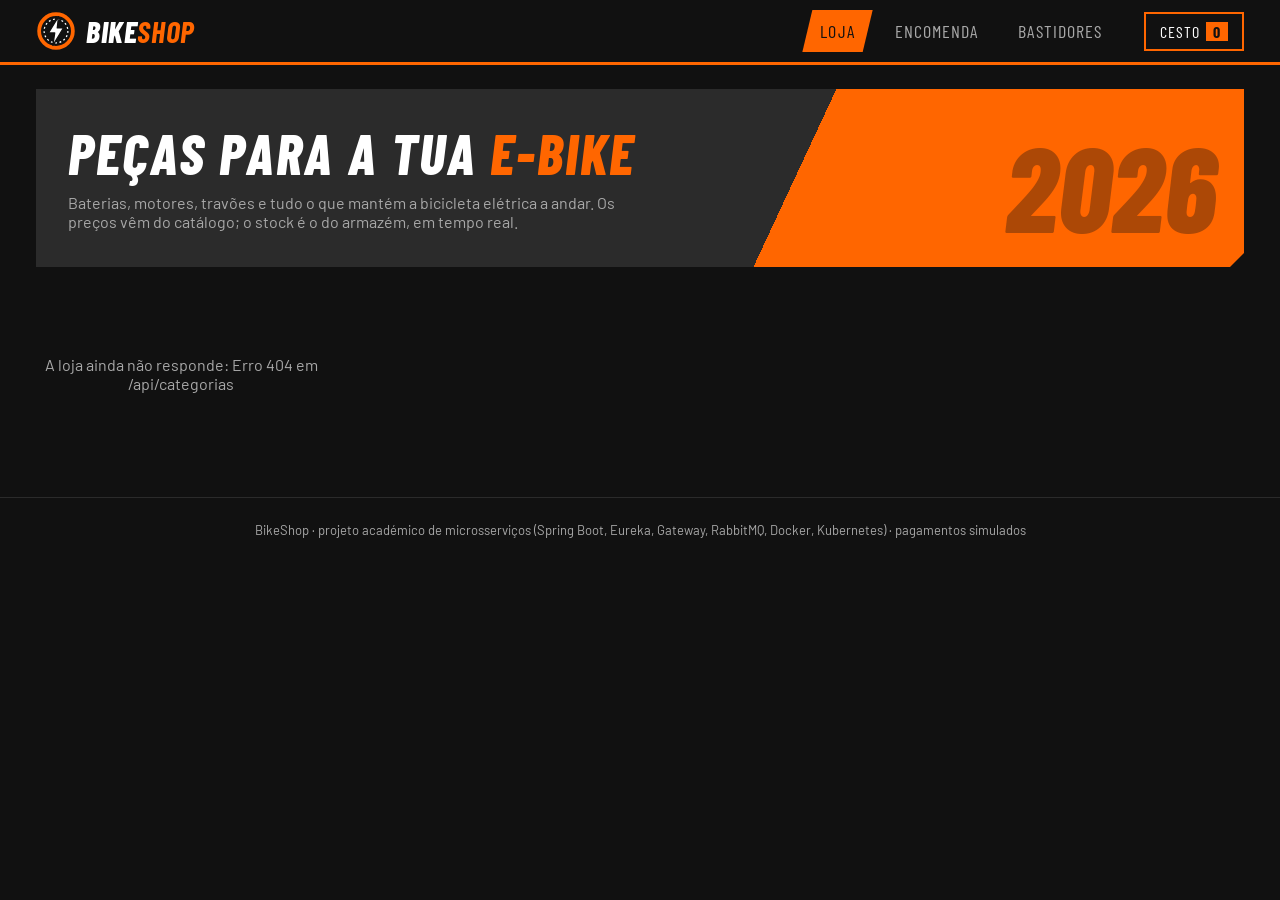
==== bikeshop-gateway/src/main/resources/static/index.html @ 799d6343 "BikeShop: loja de peças para bicicletas elétricas em microsserviços - 6 módulos: registo (Eureka), g" ====
<!doctype html>
<html lang="pt-PT">
<head>
  <meta charset="utf-8">
  <meta name="viewport" content="width=device-width, initial-scale=1">
  <title>BikeShop</title>
  <link rel="icon" href="img/logo.svg" type="image/svg+xml">
  <link rel="preconnect" href="https://fonts.googleapis.com">
  <link href="https://fonts.googleapis.com/css2?family=Barlow:wght@400;600&family=Barlow+Condensed:ital,wght@0,600;0,800;1,800&display=swap" rel="stylesheet">
  <link rel="stylesheet" href="css/bikeshop.css">
</head>
<body>

<header class="topo">
  <div class="barra">
    <a class="marca" href="#loja"><img src="img/logo.svg" alt=""><span>BIKE<b>SHOP</b></span></a>
    <nav class="menu">
      <a href="#loja" data-pagina="loja">Loja</a>
      <a href="#encomenda" data-pagina="encomenda">Encomenda</a>
      <a href="#bastidores" data-pagina="bastidores">Bastidores</a>
    </nav>
    <button class="cesto-botao" id="abrirCesto" type="button">Cesto<b id="contagem">0</b></button>
  </div>
</header>

<main>
  <!-- Loja -->
  <section id="loja" class="pagina">
    <div class="faixa">
      <h1>Peças para a tua <em>e-bike</em></h1>
      <p>Baterias, motores, travões e tudo o que mantém a bicicleta elétrica a andar. Os preços vêm do catálogo; o stock é o do armazém, em tempo real.</p>
      <span class="ano">2026</span>
    </div>
    <div class="filtros" id="filtros"></div>
    <div class="grelha" id="pecas"></div>
  </section>

  <!-- Encomenda -->
  <section id="encomenda" class="pagina" hidden>
    <div class="duas">
      <div class="painel">
        <h2>A encomenda passo a passo <small id="encomendaId"></small></h2>
        <div id="saga"><p class="vazio">Escolha uma encomenda à direita ou faça uma na loja.</p></div>
      </div>
      <div class="painel">
        <h2>Últimas encomendas</h2>
        <ul class="lista-encomendas" id="encomendas"></ul>
      </div>
    </div>
  </section>

  <!-- Bastidores -->
  <section id="bastidores" class="pagina" hidden>
    <div class="painel" style="margin-bottom:24px">
      <h2>Como funciona</h2>
      <p style="color:var(--cinza);margin:0">O browser só fala com a <b>bikeshop-gateway</b> (9080). Ela encontra cada serviço no <b>bikeshop-registo</b> (Eureka) pelo nome e encaminha o pedido. Cada serviço tem a sua base de dados PostgreSQL. A encomenda não chama o stock nem os pagamentos diretamente: envia mensagens pelo RabbitMQ (exchange <code>bikeshop.eventos</code>) e avança quando chegam as respostas. É a SAGA orquestrada.</p>
    </div>
    <h2 style="margin-bottom:12px">Serviços</h2>
    <div class="servicos" id="servicos"></div>
    <div class="duas">
      <div class="painel">
        <h2>Filas do RabbitMQ <small>atualiza a cada 3 s</small></h2>
        <div class="rolar"><table class="tabela"><thead><tr><th>Fila</th><th>Quem consome</th><th>Mensagens</th><th>Consumidores</th></tr></thead><tbody id="filas"></tbody></table></div>
      </div>
      <div class="painel">
        <h2>Stock</h2>
        <div class="rolar"><table class="tabela"><thead><tr><th>Peça</th><th>Armazém</th><th>Reservado</th><th>Livre</th></tr></thead><tbody id="stock"></tbody></table></div>
      </div>
    </div>
  </section>
</main>

<!-- Cesto -->
<aside class="cesto" id="cesto" aria-label="Cesto">
  <header><h2>O teu cesto</h2><button class="fechar" id="fecharCesto" type="button" aria-label="Fechar">&times;</button></header>
  <div class="linhas" id="linhasCesto"></div>
  <footer>
    <div class="total"><span>Total</span><span id="totalCesto">0,00 €</span></div>
    <input id="nome" placeholder="Nome" autocomplete="name">
    <input id="email" type="email" placeholder="Email" autocomplete="email">
    <button class="botao" id="encomendar" type="button">Encomendar</button>
  </footer>
</aside>

<div class="aviso" id="aviso"></div>
<footer class="rodape-site">BikeShop · projeto académico de microsserviços (Spring Boot, Eureka, Gateway, RabbitMQ, Docker, Kubernetes) · pagamentos simulados</footer>

<script src="js/app.js"></script>
</body>
</html>
---- bikeshop-gateway/src/main/resources/static/css/bikeshop.css ----
/* BikeShop: fundo escuro, laranja de destaque, cantos retos e cortes em diagonal (estilo desportivo) */
:root {
  --laranja: #FF6600;
  --laranja-escuro: #CC5200;
  --preto: #111111;
  --grafite: #2B2B2B;
  --grafite-claro: #3A3A3A;
  --cartao: #1B1B1B;
  --branco: #FFFFFF;
  --cinza: #A8A8A8;
  --verde: #3DDC84;
  --vermelho: #FF4D4D;
  --corte: 14px;
  --fonte-titulo: "Barlow Condensed", "Arial Narrow", "Segoe UI", sans-serif;
  --fonte: "Barlow", "Segoe UI", system-ui, sans-serif;
}

* { box-sizing: border-box; }
html, body { margin: 0; background: var(--preto); color: var(--branco); font-family: var(--fonte); font-size: 16px; }
a { color: var(--laranja); }
button { font: inherit; cursor: pointer; }
h1, h2, h3 { font-family: var(--fonte-titulo); text-transform: uppercase; letter-spacing: .04em; margin: 0; }

/* Cabeçalho */
.topo { position: sticky; top: 0; z-index: 10; background: var(--preto); border-bottom: 3px solid var(--laranja); }
.topo .barra { max-width: 1240px; margin: 0 auto; padding: 10px 16px; display: flex; align-items: center; gap: 24px; flex-wrap: wrap; }
.marca { display: flex; align-items: center; gap: 10px; text-decoration: none; color: var(--branco); }
.marca img { width: 40px; height: 40px; }
.marca span { font-family: var(--fonte-titulo); font-size: 30px; font-weight: 800; font-style: italic; letter-spacing: .02em; }
.marca b { color: var(--laranja); }
.menu { display: flex; gap: 4px; margin-left: auto; flex-wrap: wrap; }
.menu a { padding: 10px 18px; color: var(--cinza); text-decoration: none; font-family: var(--fonte-titulo); text-transform: uppercase; font-size: 18px; letter-spacing: .06em; }
.menu a:hover { color: var(--branco); }
.menu a.ativo { color: var(--preto); background: var(--laranja); clip-path: polygon(10px 0, 100% 0, calc(100% - 10px) 100%, 0 100%); }
.cesto-botao { background: none; border: 2px solid var(--laranja); color: var(--branco); padding: 8px 14px; font-family: var(--fonte-titulo); text-transform: uppercase; letter-spacing: .06em; }
.cesto-botao b { background: var(--laranja); color: var(--preto); padding: 0 7px; margin-left: 6px; }

main { max-width: 1240px; margin: 0 auto; padding: 24px 16px 64px; }

/* Faixa de abertura */
.faixa { position: relative; overflow: hidden; background: linear-gradient(115deg, var(--grafite) 0 62%, var(--laranja) 62% 100%); padding: 36px 32px; margin-bottom: 28px; clip-path: polygon(0 0, 100% 0, 100% calc(100% - var(--corte)), calc(100% - var(--corte)) 100%, 0 100%); }
.faixa h1 { font-size: clamp(32px, 5vw, 56px); font-weight: 800; font-style: italic; line-height: 1; }
.faixa h1 em { color: var(--laranja); font-style: italic; }
.faixa p { color: var(--cinza); max-width: 560px; margin: 12px 0 0; }
.faixa .ano { position: absolute; right: 28px; bottom: 10px; font-family: var(--fonte-titulo); font-size: clamp(56px, 10vw, 120px); font-weight: 800; color: rgba(17, 17, 17, .35); font-style: italic; }

/* Filtros por categoria */
.filtros { display: flex; flex-wrap: wrap; gap: 8px; margin-bottom: 20px; }
.filtro { background: var(--grafite); border: 0; color: var(--branco); padding: 8px 16px; font-family: var(--fonte-titulo); text-transform: uppercase; letter-spacing: .05em; }
.filtro.ativo, .filtro:hover { background: var(--laranja); color: var(--preto); }

/* Grelha de peças */
.grelha { display: grid; grid-template-columns: repeat(auto-fill, minmax(250px, 1fr)); gap: 16px; }
.peca { background: var(--cartao); border-left: 4px solid var(--laranja); padding: 18px; display: flex; flex-direction: column; gap: 8px; clip-path: polygon(0 0, 100% 0, 100% calc(100% - var(--corte)), calc(100% - var(--corte)) 100%, 0 100%); }
.peca .cat { font-size: 12px; color: var(--laranja); text-transform: uppercase; letter-spacing: .1em; font-weight: 700; }
.peca h3 { font-size: 22px; }
.peca .marca-peca { color: var(--cinza); font-size: 14px; }
.peca p { margin: 0; color: var(--cinza); font-size: 14px; flex: 1; }
.peca .rodape { display: flex; align-items: center; justify-content: space-between; gap: 8px; margin-top: 6px; }
.preco { font-family: var(--fonte-titulo); font-size: 28px; font-weight: 800; }
.stock { font-size: 12px; text-transform: uppercase; letter-spacing: .06em; }
.stock.ha { color: var(--verde); }
.stock.pouco { color: var(--laranja); }
.stock.sem { color: var(--vermelho); }
.compat { display: inline-block; font-size: 12px; background: var(--grafite); padding: 2px 8px; color: var(--branco); align-self: flex-start; }

.botao { background: var(--laranja); color: var(--preto); border: 0; padding: 10px 18px; font-family: var(--fonte-titulo); font-weight: 700; text-transform: uppercase; letter-spacing: .06em; clip-path: polygon(8px 0, 100% 0, calc(100% - 8px) 100%, 0 100%); }
.botao:hover { background: var(--branco); }
.botao:disabled { background: var(--grafite-claro); color: var(--cinza); cursor: not-allowed; }
.botao.secundario { background: var(--grafite-claro); color: var(--branco); }
.botao.secundario:hover { background: var(--branco); color: var(--preto); }
.botao.perigo { background: var(--vermelho); color: var(--preto); }

/* Cesto (painel lateral) */
.cesto { position: fixed; top: 0; right: 0; height: 100%; width: min(420px, 100%); background: var(--cartao); border-left: 3px solid var(--laranja); transform: translateX(100%); transition: transform .2s; z-index: 20; display: flex; flex-direction: column; }
.cesto.aberto { transform: none; }
.cesto header { display: flex; justify-content: space-between; align-items: center; padding: 18px; border-bottom: 1px solid var(--grafite); }
.cesto .linhas { flex: 1; overflow: auto; padding: 8px 18px; }
.cesto .linha { display: grid; grid-template-columns: 1fr auto; gap: 4px 12px; padding: 12px 0; border-bottom: 1px solid var(--grafite); }
.cesto .qtd { display: flex; align-items: center; gap: 6px; }
.cesto .qtd button { background: var(--grafite); border: 0; color: var(--branco); width: 28px; height: 28px; }
.cesto footer { padding: 18px; border-top: 1px solid var(--grafite); display: grid; gap: 10px; }
.cesto .total { display: flex; justify-content: space-between; font-family: var(--fonte-titulo); font-size: 26px; font-weight: 800; }
.fechar { background: none; border: 0; color: var(--cinza); font-size: 28px; line-height: 1; }
input { background: var(--preto); border: 1px solid var(--grafite-claro); color: var(--branco); padding: 10px; font: inherit; width: 100%; }
input:focus { outline: 2px solid var(--laranja); border-color: transparent; }
.vazio { color: var(--cinza); padding: 24px 0; text-align: center; }

/* Encomenda: a SAGA passo a passo */
.duas { display: grid; grid-template-columns: 2fr 1fr; gap: 24px; }
@media (max-width: 860px) { .duas { grid-template-columns: 1fr; } }
.painel { background: var(--cartao); padding: 20px; }
.painel h2 { font-size: 24px; margin-bottom: 14px; }
.painel h2 small { color: var(--cinza); font-family: var(--fonte); text-transform: none; letter-spacing: 0; font-size: 14px; }
.saga { list-style: none; margin: 0; padding: 0; }
.saga li { position: relative; padding: 0 0 22px 44px; }
.saga li::before { content: ""; position: absolute; left: 13px; top: 30px; bottom: 0; width: 2px; background: var(--grafite-claro); }
.saga li:last-child::before { display: none; }
.saga .ponto { position: absolute; left: 0; top: 0; width: 28px; height: 28px; background: var(--grafite-claro); color: var(--cinza); display: grid; place-items: center; font-weight: 800; font-size: 14px; transform: skewX(-12deg); }
.saga li.feito .ponto { background: var(--laranja); color: var(--preto); }
.saga li.falhou .ponto { background: var(--vermelho); color: var(--preto); }
.saga li.agora .ponto { outline: 2px solid var(--laranja); outline-offset: 3px; }
.saga h3 { font-size: 18px; }
.saga p { margin: 2px 0 0; color: var(--cinza); font-size: 14px; }
.saga code, .tabela code { background: var(--preto); color: var(--laranja); padding: 1px 6px; font-size: 13px; }
.estado { display: inline-block; padding: 2px 10px; font-family: var(--fonte-titulo); text-transform: uppercase; letter-spacing: .06em; font-weight: 700; color: var(--preto); background: var(--cinza); }
.estado.PAGA, .estado.APROVADO { background: var(--verde); }
.estado.CANCELADA, .estado.RECUSADO { background: var(--vermelho); }
.estado.RESERVADA, .estado.PENDENTE { background: var(--laranja); }
.acoes { display: flex; gap: 10px; flex-wrap: wrap; margin-top: 14px; }
.lista-encomendas { list-style: none; margin: 0; padding: 0; }
.lista-encomendas li { display: flex; justify-content: space-between; align-items: center; gap: 8px; padding: 10px 0; border-bottom: 1px solid var(--grafite); cursor: pointer; }
.lista-encomendas li:hover { color: var(--laranja); }
.lista-encomendas small { color: var(--cinza); }

/* Bastidores */
.servicos { display: grid; grid-template-columns: repeat(auto-fill, minmax(260px, 1fr)); gap: 14px; margin-bottom: 28px; }
.servico { background: var(--cartao); padding: 16px; border-top: 3px solid var(--grafite-claro); }
.servico.ok { border-top-color: var(--verde); }
.servico.mal { border-top-color: var(--vermelho); }
.servico h3 { font-size: 20px; display: flex; justify-content: space-between; align-items: center; }
.servico p { color: var(--cinza); font-size: 14px; margin: 6px 0 0; }
.servico .porta { color: var(--laranja); font-family: var(--fonte-titulo); }
.luz { width: 12px; height: 12px; display: inline-block; background: var(--grafite-claro); transform: skewX(-12deg); }
.ok .luz { background: var(--verde); }
.mal .luz { background: var(--vermelho); }
.tabela { width: 100%; border-collapse: collapse; font-size: 14px; }
.tabela th { text-align: left; color: var(--laranja); font-family: var(--fonte-titulo); text-transform: uppercase; letter-spacing: .06em; font-weight: 600; padding: 8px; border-bottom: 2px solid var(--grafite-claro); }
.tabela td { padding: 8px; border-bottom: 1px solid var(--grafite); }
.tabela td.num { text-align: right; font-variant-numeric: tabular-nums; }
.rolar { overflow-x: auto; }

.aviso { position: fixed; bottom: 18px; left: 50%; transform: translateX(-50%); background: var(--branco); color: var(--preto); padding: 12px 20px; font-weight: 600; z-index: 30; display: none; max-width: calc(100% - 32px); }
.aviso.erro { background: var(--vermelho); }
.aviso.mostrar { display: block; }
.rodape-site { text-align: center; color: var(--cinza); font-size: 13px; padding: 24px 16px; border-top: 1px solid var(--grafite); }
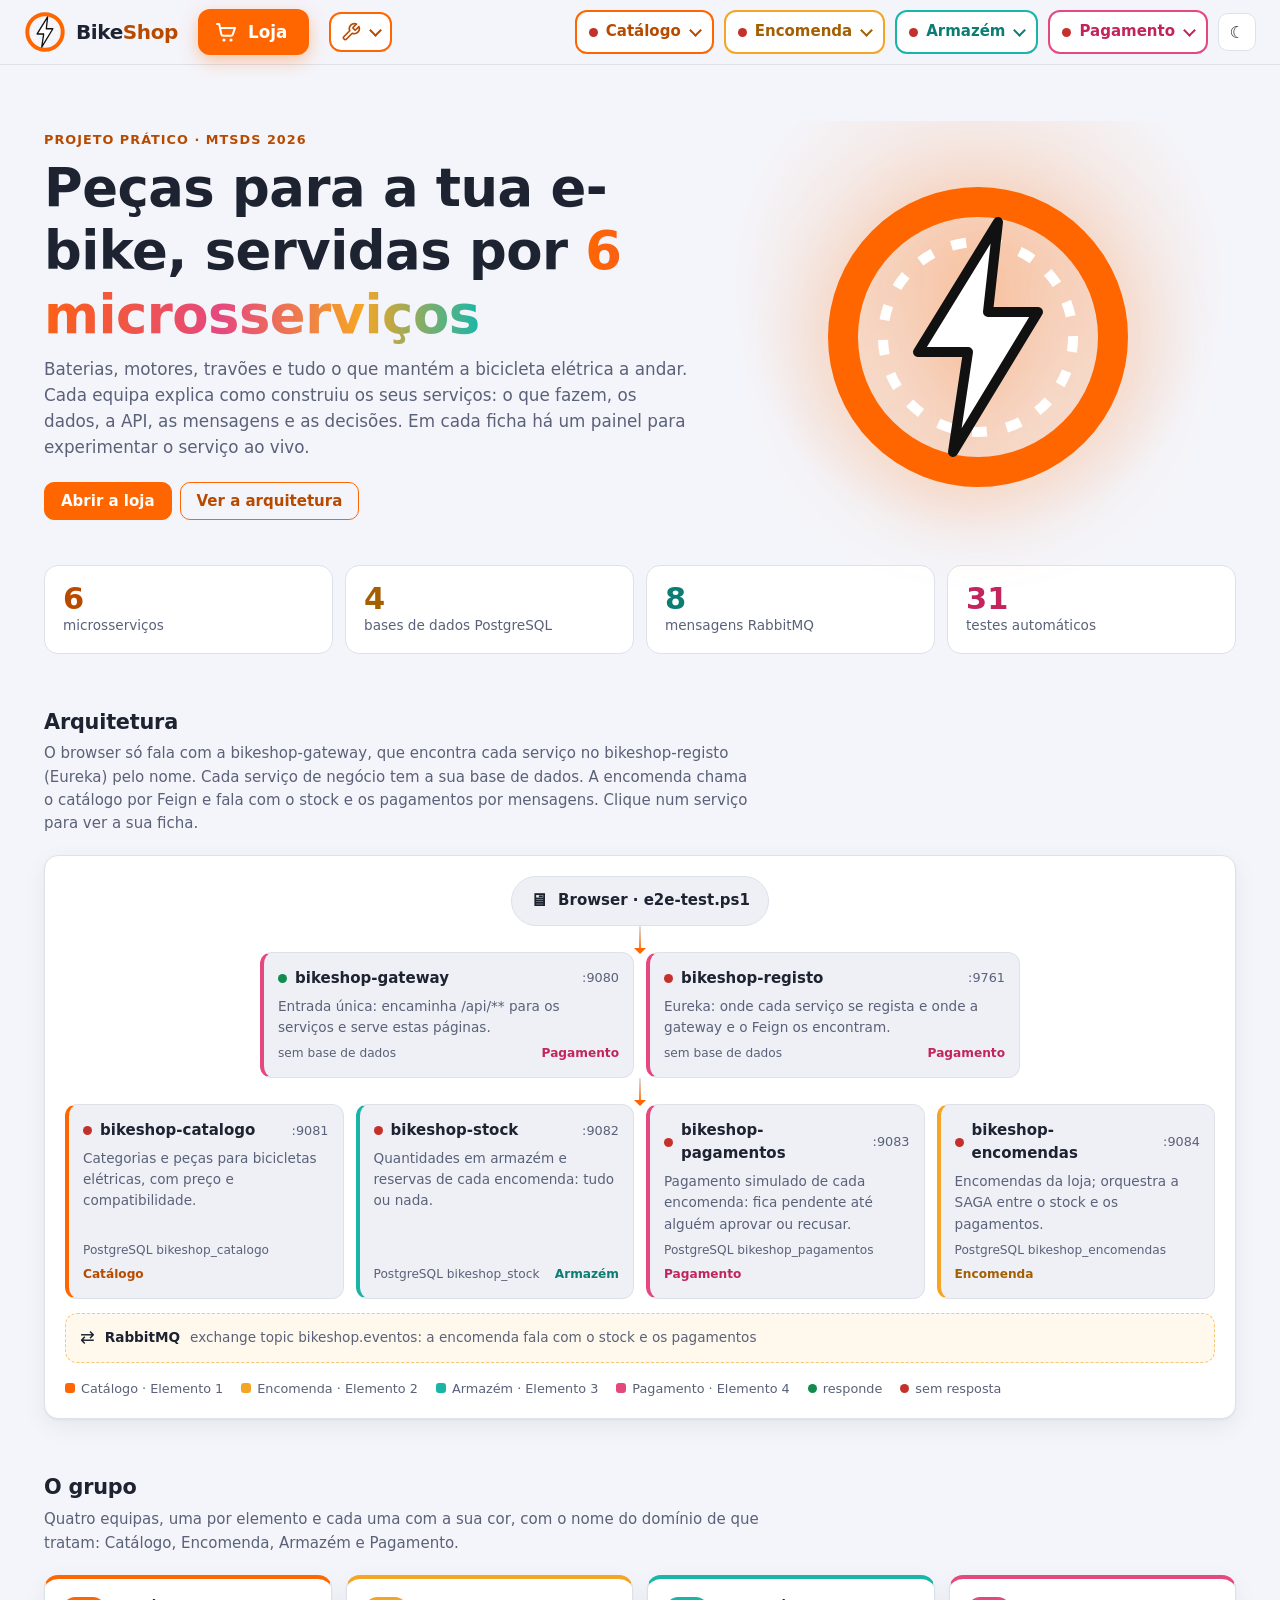
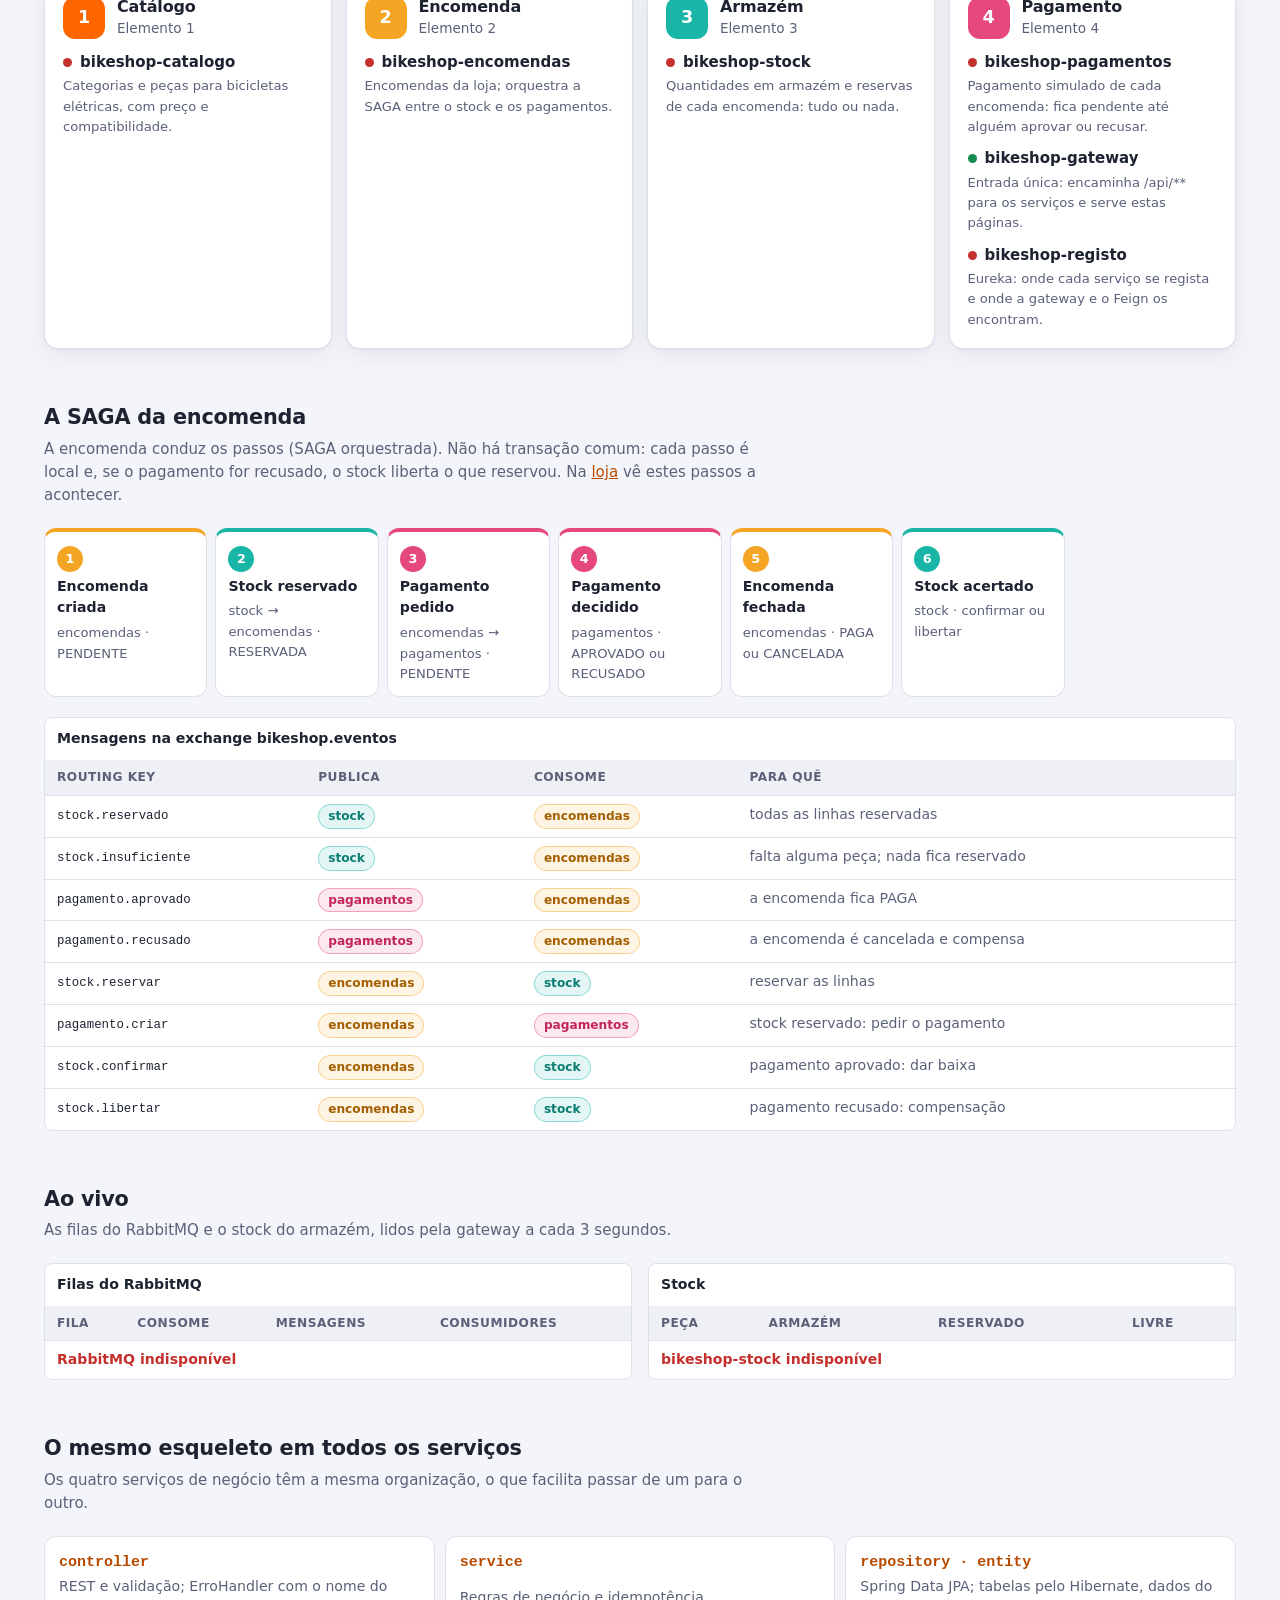
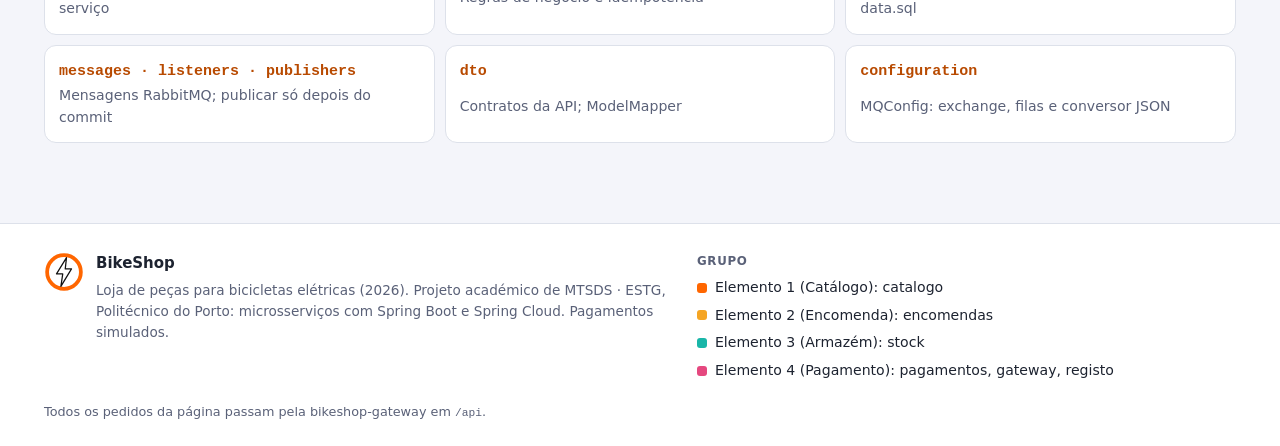
==== commit 50384a27: "Interface com o esquema do GameShop, servida pela gateway - Três páginas em bikeshop-gateway/src/mai" ====
--- a/bikeshop-gateway/src/main/resources/static/index.html
+++ b/bikeshop-gateway/src/main/resources/static/index.html
@@ -1,90 +1,127 @@
 <!doctype html>
 <html lang="pt-PT">
 <head>
-  <meta charset="utf-8">
-  <meta name="viewport" content="width=device-width, initial-scale=1">
-  <title>BikeShop</title>
-  <link rel="icon" href="img/logo.svg" type="image/svg+xml">
-  <link rel="preconnect" href="https://fonts.googleapis.com">
-  <link href="https://fonts.googleapis.com/css2?family=Barlow:wght@400;600&family=Barlow+Condensed:ital,wght@0,600;0,800;1,800&display=swap" rel="stylesheet">
-  <link rel="stylesheet" href="css/bikeshop.css">
+    <meta charset="utf-8">
+    <meta name="viewport" content="width=device-width, initial-scale=1">
+    <title>BikeShop</title>
+    <meta name="description" content="BikeShop: loja de peças para bicicletas elétricas feita com 6 microsserviços. Arquitetura, grupo, SAGA da encomenda e estado ao vivo.">
+    <link rel="icon" href="img/logo.svg" type="image/svg+xml">
+    <link rel="stylesheet" href="css/bikeshop.css">
+    <script>try { const t = localStorage.getItem('bikeshop.theme'); if (t) document.documentElement.dataset.theme = t; } catch { }</script>
 </head>
-<body>
+<body data-page="inicio">
 
-<header class="topo">
-  <div class="barra">
-    <a class="marca" href="#loja"><img src="img/logo.svg" alt=""><span>BIKE<b>SHOP</b></span></a>
-    <nav class="menu">
-      <a href="#loja" data-pagina="loja">Loja</a>
-      <a href="#encomenda" data-pagina="encomenda">Encomenda</a>
-      <a href="#bastidores" data-pagina="bastidores">Bastidores</a>
-    </nav>
-    <button class="cesto-botao" id="abrirCesto" type="button">Cesto<b id="contagem">0</b></button>
-  </div>
-</header>
+<main id="conteudo" class="page">
 
-<main>
-  <!-- Loja -->
-  <section id="loja" class="pagina">
-    <div class="faixa">
-      <h1>Peças para a tua <em>e-bike</em></h1>
-      <p>Baterias, motores, travões e tudo o que mantém a bicicleta elétrica a andar. Os preços vêm do catálogo; o stock é o do armazém, em tempo real.</p>
-      <span class="ano">2026</span>
-    </div>
-    <div class="filtros" id="filtros"></div>
-    <div class="grelha" id="pecas"></div>
-  </section>
+    <section class="hero">
+        <div class="hero-text">
+            <p class="eyebrow">Projeto prático · MTSDS 2026</p>
+            <h1>Peças para a tua e-bike, servidas por <span class="grad">6 microsserviços</span></h1>
+            <p class="lead">Baterias, motores, travões e tudo o que mantém a bicicleta elétrica a andar. Cada equipa explica como construiu os seus serviços: o que fazem, os dados, a API, as mensagens e as decisões. Em cada ficha há um painel para experimentar o serviço ao vivo.</p>
+            <div class="actions">
+                <a class="btn primary" href="loja.html">Abrir a loja</a>
+                <a class="btn secondary" href="#arquitetura">Ver a arquitetura</a>
+            </div>
+        </div>
+        <div class="hero-art" aria-hidden="true">
+            <img class="logo hero" src="img/logo.svg" alt="">
+        </div>
+    </section>
 
-  <!-- Encomenda -->
-  <section id="encomenda" class="pagina" hidden>
-    <div class="duas">
-      <div class="painel">
-        <h2>A encomenda passo a passo <small id="encomendaId"></small></h2>
-        <div id="saga"><p class="vazio">Escolha uma encomenda à direita ou faça uma na loja.</p></div>
-      </div>
-      <div class="painel">
-        <h2>Últimas encomendas</h2>
-        <ul class="lista-encomendas" id="encomendas"></ul>
-      </div>
-    </div>
-  </section>
+    <ul class="stats" aria-label="Números do projeto">
+        <li><strong>6</strong><span>microsserviços</span></li>
+        <li><strong>4</strong><span>bases de dados PostgreSQL</span></li>
+        <li><strong>8</strong><span>mensagens RabbitMQ</span></li>
+        <li><strong>31</strong><span>testes automáticos</span></li>
+    </ul>
 
-  <!-- Bastidores -->
-  <section id="bastidores" class="pagina" hidden>
-    <div class="painel" style="margin-bottom:24px">
-      <h2>Como funciona</h2>
-      <p style="color:var(--cinza);margin:0">O browser só fala com a <b>bikeshop-gateway</b> (9080). Ela encontra cada serviço no <b>bikeshop-registo</b> (Eureka) pelo nome e encaminha o pedido. Cada serviço tem a sua base de dados PostgreSQL. A encomenda não chama o stock nem os pagamentos diretamente: envia mensagens pelo RabbitMQ (exchange <code>bikeshop.eventos</code>) e avança quando chegam as respostas. É a SAGA orquestrada.</p>
-    </div>
-    <h2 style="margin-bottom:12px">Serviços</h2>
-    <div class="servicos" id="servicos"></div>
-    <div class="duas">
-      <div class="painel">
-        <h2>Filas do RabbitMQ <small>atualiza a cada 3 s</small></h2>
-        <div class="rolar"><table class="tabela"><thead><tr><th>Fila</th><th>Quem consome</th><th>Mensagens</th><th>Consumidores</th></tr></thead><tbody id="filas"></tbody></table></div>
-      </div>
-      <div class="painel">
-        <h2>Stock</h2>
-        <div class="rolar"><table class="tabela"><thead><tr><th>Peça</th><th>Armazém</th><th>Reservado</th><th>Livre</th></tr></thead><tbody id="stock"></tbody></table></div>
-      </div>
-    </div>
-  </section>
+    <section id="arquitetura" class="section" aria-labelledby="arq-title">
+        <div class="section-head">
+            <h2 id="arq-title">Arquitetura</h2>
+            <p>O browser só fala com a bikeshop-gateway, que encontra cada serviço no bikeshop-registo (Eureka) pelo nome. Cada serviço de negócio tem a sua base de dados. A encomenda chama o catálogo por Feign e fala com o stock e os pagamentos por mensagens. Clique num serviço para ver a sua ficha.</p>
+        </div>
+        <div class="arch" id="arch">
+            <div class="arch-row arch-client">
+                <div class="arch-node client"><span class="arch-icon" aria-hidden="true">🖥</span>Browser · e2e-test.ps1</div>
+            </div>
+            <div class="arch-arrow" aria-hidden="true"></div>
+            <div class="arch-row arch-infra" id="arch-infra"></div>
+            <div class="arch-arrow" aria-hidden="true"></div>
+            <div class="arch-row arch-business" id="arch-business"></div>
+            <div class="arch-bus">
+                <span class="arch-icon" aria-hidden="true">⇄</span>
+                <strong>RabbitMQ</strong>
+                <span>exchange topic bikeshop.eventos: a encomenda fala com o stock e os pagamentos</span>
+            </div>
+            <div class="arch-legend" id="arch-legend"></div>
+        </div>
+    </section>
+
+    <section id="grupo" class="section" aria-labelledby="grupo-title">
+        <div class="section-head">
+            <h2 id="grupo-title">O grupo</h2>
+            <p>Quatro equipas, uma por elemento e cada uma com a sua cor, com o nome do domínio de que tratam: Catálogo, Encomenda, Armazém e Pagamento.</p>
+        </div>
+        <div class="team" id="team"></div>
+    </section>
+
+    <section id="saga" class="section" aria-labelledby="saga-title">
+        <div class="section-head">
+            <h2 id="saga-title">A SAGA da encomenda</h2>
+            <p>A encomenda conduz os passos (SAGA orquestrada). Não há transação comum: cada passo é local e, se o pagamento for recusado, o stock liberta o que reservou. Na <a href="loja.html">loja</a> vê estes passos a acontecer.</p>
+        </div>
+        <ol class="stepper" id="stepper"></ol>
+        <div class="table-wrap">
+            <table class="data">
+                <caption>Mensagens na exchange bikeshop.eventos</caption>
+                <thead><tr><th>Routing key</th><th>Publica</th><th>Consome</th><th>Para quê</th></tr></thead>
+                <tbody id="events"></tbody>
+            </table>
+        </div>
+    </section>
+
+    <section id="aovivo" class="section" aria-labelledby="vivo-title">
+        <div class="section-head">
+            <h2 id="vivo-title">Ao vivo</h2>
+            <p>As filas do RabbitMQ e o stock do armazém, lidos pela gateway a cada 3 segundos.</p>
+        </div>
+        <div class="two">
+            <div class="table-wrap">
+                <table class="data">
+                    <caption>Filas do RabbitMQ</caption>
+                    <thead><tr><th>Fila</th><th>Consome</th><th class="num">Mensagens</th><th class="num">Consumidores</th></tr></thead>
+                    <tbody id="filas"><tr><td colspan="4" class="muted">A carregar…</td></tr></tbody>
+                </table>
+            </div>
+            <div class="table-wrap">
+                <table class="data">
+                    <caption>Stock</caption>
+                    <thead><tr><th>Peça</th><th class="num">Armazém</th><th class="num">Reservado</th><th class="num">Livre</th></tr></thead>
+                    <tbody id="stock"><tr><td colspan="4" class="muted">A carregar…</td></tr></tbody>
+                </table>
+            </div>
+        </div>
+    </section>
+
+    <section id="esqueleto" class="section" aria-labelledby="esq-title">
+        <div class="section-head">
+            <h2 id="esq-title">O mesmo esqueleto em todos os serviços</h2>
+            <p>Os quatro serviços de negócio têm a mesma organização, o que facilita passar de um para o outro.</p>
+        </div>
+        <div class="layers">
+            <div class="layer"><strong>controller</strong><span>REST e validação; ErroHandler com o nome do serviço</span></div>
+            <div class="layer"><strong>service</strong><span>Regras de negócio e idempotência</span></div>
+            <div class="layer"><strong>repository · entity</strong><span>Spring Data JPA; tabelas pelo Hibernate, dados do data.sql</span></div>
+            <div class="layer"><strong>messages · listeners · publishers</strong><span>Mensagens RabbitMQ; publicar só depois do commit</span></div>
+            <div class="layer"><strong>dto</strong><span>Contratos da API; ModelMapper</span></div>
+            <div class="layer"><strong>configuration</strong><span>MQConfig: exchange, filas e conversor JSON</span></div>
+        </div>
+    </section>
+
 </main>
 
-<!-- Cesto -->
-<aside class="cesto" id="cesto" aria-label="Cesto">
-  <header><h2>O teu cesto</h2><button class="fechar" id="fecharCesto" type="button" aria-label="Fechar">&times;</button></header>
-  <div class="linhas" id="linhasCesto"></div>
-  <footer>
-    <div class="total"><span>Total</span><span id="totalCesto">0,00 €</span></div>
-    <input id="nome" placeholder="Nome" autocomplete="name">
-    <input id="email" type="email" placeholder="Email" autocomplete="email">
-    <button class="botao" id="encomendar" type="button">Encomendar</button>
-  </footer>
-</aside>
-
-<div class="aviso" id="aviso"></div>
-<footer class="rodape-site">BikeShop · projeto académico de microsserviços (Spring Boot, Eureka, Gateway, RabbitMQ, Docker, Kubernetes) · pagamentos simulados</footer>
-
+<script src="js/servicos.js"></script>
 <script src="js/app.js"></script>
+<script src="js/inicio.js"></script>
 </body>
 </html>
--- a/bikeshop-gateway/src/main/resources/static/css/bikeshop.css
+++ b/bikeshop-gateway/src/main/resources/static/css/bikeshop.css
@@ -1,136 +1,980 @@
-/* BikeShop: fundo escuro, laranja de destaque, cantos retos e cortes em diagonal (estilo desportivo) */
+/* BikeShop: estilos das três páginas, réplica dos do GameShop com o laranja do BikeShop no lugar do índigo.
+   Tema claro e escuro (segue o sistema; o botão do topo fixa um dos dois). Uma cor por equipa: --m1 a --m4. */
+
+/* ---------- tokens ---------- */
+
 :root {
-  --laranja: #FF6600;
-  --laranja-escuro: #CC5200;
-  --preto: #111111;
-  --grafite: #2B2B2B;
-  --grafite-claro: #3A3A3A;
-  --cartao: #1B1B1B;
-  --branco: #FFFFFF;
-  --cinza: #A8A8A8;
-  --verde: #3DDC84;
-  --vermelho: #FF4D4D;
-  --corte: 14px;
-  --fonte-titulo: "Barlow Condensed", "Arial Narrow", "Segoe UI", sans-serif;
-  --fonte: "Barlow", "Segoe UI", system-ui, sans-serif;
-}
+    --m1: #ff6600;   /* Catálogo · Laranja */
+    --m2: #f5a524;   /* Encomenda · Âmbar */
+    --m3: #19b6a8;   /* Armazém · Verde-água */
+    --m4: #e5487f;   /* Pagamento · Rosa */
+
+    --bg: #f4f5fa;
+    --surface: #ffffff;
+    --surface-2: #eef0f6;
+    --text: #1d2330;
+    --muted: #5a6178;
+    --border: #dde1ea;
+    --accent: #ff6600;
+    --accent-ink: #b84a00;      /* acento como texto, com contraste no fundo */
+    --accent-text: #ffffff;
+
+    --m1-ink: #b84a00;
+    --m2-ink: #a35f00;
+    --m3-ink: #0b7d73;
+    --m4-ink: #c2255c;
+
+    --ok: #138a4e;
+    --ok-bg: #e3f6ec;
+    --warn: #a15c00;
+    --warn-bg: #fff2dc;
+    --bad: #c4302b;
+    --bad-bg: #fde8e7;
+    --info: #3a5bd9;
+    --info-bg: #e8edff;
+
+    --radius: 14px;
+    --radius-sm: 8px;
+    --shadow: 0 1px 2px rgba(20, 25, 40, .05), 0 8px 24px rgba(20, 25, 40, .06);
+    --header-h: 64px;
+    --max: 1240px;
+    --font: "Segoe UI", system-ui, -apple-system, Roboto, sans-serif;
+    --mono: ui-monospace, "Cascadia Code", Consolas, monospace;
+    color-scheme: light;
+}
+
+@media (prefers-color-scheme: dark) {
+    :root:not([data-theme="light"]) {
+        --bg: #0e1020;
+        --surface: #181b2e;
+        --surface-2: #20243a;
+        --text: #eef0f7;
+        --muted: #a9afc6;
+        --border: #2e3350;
+        --accent-ink: #ff8a3d;
+        --m1-ink: #ff8a3d;
+        --m2-ink: #f5b54a;
+        --m3-ink: #2fd0c1;
+        --m4-ink: #f07aa3;
+        --ok: #34d399;
+        --ok-bg: #10302a;
+        --warn: #f5b54a;
+        --warn-bg: #33270f;
+        --bad: #ff6b6b;
+        --bad-bg: #3a1a1f;
+        --info: #8fa6ff;
+        --info-bg: #1c2448;
+        --shadow: 0 1px 0 rgba(255, 255, 255, .03), 0 10px 30px rgba(0, 0, 0, .25);
+        color-scheme: dark;
+    }
+}
+
+:root[data-theme="dark"] {
+    --bg: #0e1020;
+    --surface: #181b2e;
+    --surface-2: #20243a;
+    --text: #eef0f7;
+    --muted: #a9afc6;
+    --border: #2e3350;
+    --accent-ink: #ff8a3d;
+    --m1-ink: #ff8a3d;
+    --m2-ink: #f5b54a;
+    --m3-ink: #2fd0c1;
+    --m4-ink: #f07aa3;
+    --ok: #34d399;
+    --ok-bg: #10302a;
+    --warn: #f5b54a;
+    --warn-bg: #33270f;
+    --bad: #ff6b6b;
+    --bad-bg: #3a1a1f;
+    --info: #8fa6ff;
+    --info-bg: #1c2448;
+    --shadow: 0 1px 0 rgba(255, 255, 255, .03), 0 10px 30px rgba(0, 0, 0, .25);
+    color-scheme: dark;
+}
+
+/* Cor do elemento do grupo: qualquer bloco com .c-mN passa a ter --c (traço) e --c-ink (texto). */
+.c-m1 { --c: var(--m1); --c-ink: var(--m1-ink); }
+.c-m2 { --c: var(--m2); --c-ink: var(--m2-ink); }
+.c-m3 { --c: var(--m3); --c-ink: var(--m3-ink); }
+.c-m4 { --c: var(--m4); --c-ink: var(--m4-ink); }
+
+/* ---------- base ---------- */
 
 * { box-sizing: border-box; }
-html, body { margin: 0; background: var(--preto); color: var(--branco); font-family: var(--fonte); font-size: 16px; }
-a { color: var(--laranja); }
+
+/* hidden tem de ganhar aos display: flex/grid das classes (ex. barra de administração). */
+[hidden] { display: none !important; }
+
+html { scroll-behavior: smooth; scroll-padding-top: calc(var(--header-h) + 16px); }
+
+@media (prefers-reduced-motion: reduce) { html { scroll-behavior: auto; } }
+
+body {
+    margin: 0;
+    background: var(--bg);
+    color: var(--text);
+    font: 15px/1.55 var(--font);
+    -webkit-text-size-adjust: 100%;
+}
+
+h1, h2, h3 { margin: 0; line-height: 1.2; letter-spacing: -.01em; }
+h1 { font-size: clamp(1.6rem, 1.2rem + 1.6vw, 2.4rem); font-weight: 800; }
+h2 { font-size: 1.3rem; }
+h3 { font-size: 1rem; }
+
+a { color: var(--accent-ink); }
+a:hover { text-decoration-thickness: 2px; }
+
+code, pre, .mono { font-family: var(--mono); }
+code { font-size: .88em; overflow-wrap: anywhere; }
+
+:focus-visible { outline: 3px solid color-mix(in srgb, var(--accent) 60%, transparent); outline-offset: 2px; border-radius: 4px; }
+
+.muted { color: var(--muted); }
+.small { font-size: .82rem; }
+.num { text-align: right; font-variant-numeric: tabular-nums; }
+.bad-text { color: var(--bad); font-weight: 700; }
+
+.skip { position: absolute; left: -999px; top: 8px; z-index: 100; padding: 8px 12px; background: var(--surface); border-radius: var(--radius-sm); }
+.skip:focus { left: 8px; }
+
+.page { width: 100%; max-width: var(--max); margin: 0 auto; padding: 24px 24px 48px; }
+
+@media (max-width: 640px) { .page { padding: 16px 16px 40px; } }
+
+/* ---------- logotipo ---------- */
+
+.logo { display: inline-flex; width: 42px; height: auto; flex: none; }
+.logo.small { width: 40px; }
+.logo.hero { width: min(100%, 320px); filter: drop-shadow(0 18px 40px color-mix(in srgb, var(--accent) 35%, transparent)); }
+
+/* ---------- cabeçalho ---------- */
+
+.site-header {
+    position: sticky;
+    top: 0;
+    z-index: 50;
+    background: color-mix(in srgb, var(--bg) 82%, transparent);
+    backdrop-filter: saturate(160%) blur(12px);
+    border-bottom: 1px solid var(--border);
+}
+
+.header-inner {
+    display: flex;
+    align-items: center;
+    gap: 20px;
+    max-width: 1440px;
+    min-height: var(--header-h);
+    margin: 0 auto;
+    padding: 0 24px;
+}
+
+.brand { display: flex; align-items: center; gap: 10px; color: var(--text); text-decoration: none; }
+.wordmark { font-size: 1.25rem; font-weight: 800; letter-spacing: -.02em; }
+.wordmark span { color: var(--accent-ink); }
+
+/* Botão da loja: o único destino do cabeçalho além do logótipo. */
+.shop-btn {
+    display: inline-flex;
+    align-items: center;
+    gap: 10px;
+    padding: 10px 22px 10px 16px;
+    border-radius: 12px;
+    background: var(--accent);
+    color: var(--accent-text);
+    font-size: 1.05rem;
+    font-weight: 800;
+    text-decoration: none;
+    box-shadow: 0 6px 18px color-mix(in srgb, var(--accent) 35%, transparent);
+    transition: transform .12s, box-shadow .12s;
+}
+
+.shop-btn:hover { transform: translateY(-1px); box-shadow: 0 10px 24px color-mix(in srgb, var(--accent) 45%, transparent); }
+.shop-btn[aria-current] { outline: 2px solid color-mix(in srgb, var(--accent) 45%, transparent); outline-offset: 3px; }
+.shop-icon { display: inline-flex; width: 24px; height: 24px; }
+.shop-icon svg { width: 100%; height: 100%; }
+
+.header-tools { display: flex; align-items: center; gap: 10px; margin-left: auto; }
+
+/* Ferramentas externas: mesmo formato do botão da loja, em contorno, com lista por baixo. */
+.tools-menu { position: relative; }
+.tools-btn {
+    display: inline-flex;
+    align-items: center;
+    gap: 8px;
+    padding: 8px 16px 8px 12px;
+    border: 2px solid var(--accent);
+    border-radius: 12px;
+    background: var(--surface);
+    color: var(--accent-ink);
+    font-weight: 800;
+    list-style: none;
+    cursor: pointer;
+    user-select: none;
+    transition: transform .12s, box-shadow .12s;
+}
+.tools-btn::-webkit-details-marker { display: none; }
+.tools-btn::after { content: ''; width: 7px; height: 7px; margin-left: 2px; border-right: 2px solid currentColor; border-bottom: 2px solid currentColor; transform: translateY(-2px) rotate(45deg); transition: transform .12s; }
+.tools-menu[open] .tools-btn::after { transform: translateY(1px) rotate(-135deg); }
+.tools-btn:hover, .tools-menu[open] .tools-btn { transform: translateY(-1px); box-shadow: 0 8px 20px color-mix(in srgb, var(--accent) 30%, transparent); }
+.tools-btn .shop-icon { width: 20px; height: 20px; }
+/* Botões das equipas: o mesmo formato, na cor da equipa, com o ponto do estado do grupo. */
+.team-btn .tools-btn { border-color: var(--c); color: var(--c-ink); padding: 8px 12px; }
+.team-btn .tools-btn:hover, .team-btn[open] .tools-btn { box-shadow: 0 8px 20px color-mix(in srgb, var(--c) 30%, transparent); }
+.team-btn .tools-panel { --tc: var(--c); }
+.team-btn .tool-card { --tc: var(--c); }
+.team-btn .tool-card:hover { border-color: var(--c); }
+.tools-panel {
+    position: absolute;
+    top: calc(100% + 8px);
+    right: 0;
+    z-index: 60;
+    width: min(420px, calc(100vw - 32px));
+    max-height: calc(100vh - var(--header-h) - 24px);
+    overflow: auto;
+    padding: 12px;
+    border: 1px solid var(--border);
+    border-radius: 16px;
+    background: var(--surface);
+    box-shadow: 0 18px 40px rgb(0 0 0 / .28);
+    animation: tools-in .14s ease-out;
+}
+@keyframes tools-in { from { opacity: 0; transform: translateY(-6px); } }
+.tools-head { display: flex; justify-content: space-between; align-items: baseline; margin: 2px 4px 10px; font-size: .72rem; font-weight: 700; letter-spacing: .06em; text-transform: uppercase; color: var(--muted); }
+.tools-head span { font-weight: 500; letter-spacing: 0; text-transform: none; }
+.tools-panel ul { display: grid; gap: 8px; margin: 0; padding: 0; list-style: none; }
+.tool-card {
+    display: grid;
+    grid-template-columns: 48px minmax(0, 1fr) auto;
+    gap: 12px;
+    align-items: center;
+    padding: 12px;
+    border: 1px solid var(--border);
+    border-radius: 12px;
+    color: var(--text);
+    text-decoration: none;
+    transition: border-color .12s, transform .12s, background .12s;
+}
+.tool-card:hover, .tool-card:focus-visible { border-color: var(--tc); background: color-mix(in srgb, var(--tc) 9%, var(--surface)); transform: translateX(2px); }
+.tool-icon { display: grid; place-items: center; width: 48px; height: 48px; border-radius: 12px; background: color-mix(in srgb, var(--tc) 18%, transparent); color: var(--tc); }
+.tool-icon svg { width: 28px; height: 28px; }
+.tool-body { display: grid; gap: 3px; min-width: 0; }
+.tool-title { display: flex; align-items: center; gap: 8px; font-size: 1rem; font-weight: 800; }
+.tool-state { padding: 1px 8px; border-radius: 999px; background: var(--border); color: var(--muted); font-size: .68rem; font-weight: 700; }
+.tool-state.up { background: color-mix(in srgb, var(--ok) 20%, transparent); color: var(--ok); }
+.tool-state.down { background: color-mix(in srgb, var(--bad) 20%, transparent); color: var(--bad); }
+.tool-desc { color: var(--muted); font-size: .82rem; }
+.tool-meta { color: var(--muted); font-size: .75rem; }
+.tool-meta code { font-size: .75rem; }
+.tool-go { color: var(--muted); font-size: 1.1rem; transition: color .12s, transform .12s; }
+.tool-card:hover .tool-go { color: var(--tc); transform: translate(2px, -2px); }
+.tool-card.multi { grid-template-columns: 48px minmax(0, 1fr); align-items: start; }
+.tool-card.multi:hover { transform: none; }
+.tool-links { display: flex; flex-wrap: wrap; gap: 6px; margin: 4px 0 2px; }
+.tool-links a { display: inline-flex; align-items: center; gap: 6px; padding: 4px 10px; border: 1px solid color-mix(in srgb, var(--tc) 45%, var(--border)); border-radius: 999px; color: var(--text); font-size: .78rem; font-weight: 600; text-decoration: none; transition: background .12s, border-color .12s; }
+.tool-links a:hover, .tool-links a:focus-visible { border-color: var(--tc); background: color-mix(in srgb, var(--tc) 18%, transparent); }
+.tool-links .dot { width: 7px; height: 7px; }
+
+.icon-btn {
+    display: inline-grid;
+    place-items: center;
+    width: 38px;
+    height: 38px;
+    border: 1px solid var(--border);
+    border-radius: 10px;
+    background: var(--surface);
+    color: var(--text);
+    font-size: 1.05rem;
+    cursor: pointer;
+}
+
+.icon-btn:hover { border-color: var(--accent); }
+
+/* Com as equipas no cabeçalho: primeiro o texto de Ferramentas sai, depois os botões passam a uma segunda linha. */
+@media (max-width: 1360px) {
+    .tools-menu:not(.team-btn) .shop-label { position: absolute; width: 1px; height: 1px; overflow: hidden; clip: rect(0 0 0 0); }
+    .tools-menu:not(.team-btn) .tools-btn { padding: 8px 10px; }
+}
+
+@media (max-width: 1180px) {
+    .header-inner { flex-wrap: wrap; gap: 10px; padding: 10px 16px; }
+    .header-tools { flex-wrap: wrap; justify-content: flex-end; }
+}
+
+@media (max-width: 560px) {
+    .shop-btn { padding: 9px 12px; }
+    .shop-label { position: absolute; width: 1px; height: 1px; overflow: hidden; clip: rect(0 0 0 0); }
+    .tools-btn, .team-btn .tools-btn { padding: 7px 10px; }
+    .team-label { position: absolute; width: 1px; height: 1px; overflow: hidden; clip: rect(0 0 0 0); }
+    .header-tools { position: relative; order: 3; flex-basis: 100%; justify-content: space-between; }
+    .tools-menu { position: static; }
+    .tools-panel { left: 0; right: 0; width: auto; }
+}
+
+/* ---------- avisos ---------- */
+
+.banner {
+    max-width: var(--max);
+    margin: 16px auto 0;
+    padding: 12px 16px;
+    border-radius: var(--radius-sm);
+    background: var(--bad-bg);
+    color: var(--bad);
+    border: 1px solid var(--bad);
+    cursor: pointer;
+}
+
+.banner strong { display: block; }
+.banner ul { margin: 6px 0 0; padding-left: 18px; }
+.notice { background: var(--ok-bg); color: var(--ok); border-color: var(--ok); cursor: default; }
+
+@media (max-width: 1288px) { .banner { margin: 16px 24px 0; } }
+@media (max-width: 640px) { .banner { margin: 12px 16px 0; } }
+
+/* ---------- botões, formulários, etiquetas ---------- */
+
 button { font: inherit; cursor: pointer; }
-h1, h2, h3 { font-family: var(--fonte-titulo); text-transform: uppercase; letter-spacing: .04em; margin: 0; }
-
-/* Cabeçalho */
-.topo { position: sticky; top: 0; z-index: 10; background: var(--preto); border-bottom: 3px solid var(--laranja); }
-.topo .barra { max-width: 1240px; margin: 0 auto; padding: 10px 16px; display: flex; align-items: center; gap: 24px; flex-wrap: wrap; }
-.marca { display: flex; align-items: center; gap: 10px; text-decoration: none; color: var(--branco); }
-.marca img { width: 40px; height: 40px; }
-.marca span { font-family: var(--fonte-titulo); font-size: 30px; font-weight: 800; font-style: italic; letter-spacing: .02em; }
-.marca b { color: var(--laranja); }
-.menu { display: flex; gap: 4px; margin-left: auto; flex-wrap: wrap; }
-.menu a { padding: 10px 18px; color: var(--cinza); text-decoration: none; font-family: var(--fonte-titulo); text-transform: uppercase; font-size: 18px; letter-spacing: .06em; }
-.menu a:hover { color: var(--branco); }
-.menu a.ativo { color: var(--preto); background: var(--laranja); clip-path: polygon(10px 0, 100% 0, calc(100% - 10px) 100%, 0 100%); }
-.cesto-botao { background: none; border: 2px solid var(--laranja); color: var(--branco); padding: 8px 14px; font-family: var(--fonte-titulo); text-transform: uppercase; letter-spacing: .06em; }
-.cesto-botao b { background: var(--laranja); color: var(--preto); padding: 0 7px; margin-left: 6px; }
-
-main { max-width: 1240px; margin: 0 auto; padding: 24px 16px 64px; }
-
-/* Faixa de abertura */
-.faixa { position: relative; overflow: hidden; background: linear-gradient(115deg, var(--grafite) 0 62%, var(--laranja) 62% 100%); padding: 36px 32px; margin-bottom: 28px; clip-path: polygon(0 0, 100% 0, 100% calc(100% - var(--corte)), calc(100% - var(--corte)) 100%, 0 100%); }
-.faixa h1 { font-size: clamp(32px, 5vw, 56px); font-weight: 800; font-style: italic; line-height: 1; }
-.faixa h1 em { color: var(--laranja); font-style: italic; }
-.faixa p { color: var(--cinza); max-width: 560px; margin: 12px 0 0; }
-.faixa .ano { position: absolute; right: 28px; bottom: 10px; font-family: var(--fonte-titulo); font-size: clamp(56px, 10vw, 120px); font-weight: 800; color: rgba(17, 17, 17, .35); font-style: italic; }
-
-/* Filtros por categoria */
-.filtros { display: flex; flex-wrap: wrap; gap: 8px; margin-bottom: 20px; }
-.filtro { background: var(--grafite); border: 0; color: var(--branco); padding: 8px 16px; font-family: var(--fonte-titulo); text-transform: uppercase; letter-spacing: .05em; }
-.filtro.ativo, .filtro:hover { background: var(--laranja); color: var(--preto); }
-
-/* Grelha de peças */
-.grelha { display: grid; grid-template-columns: repeat(auto-fill, minmax(250px, 1fr)); gap: 16px; }
-.peca { background: var(--cartao); border-left: 4px solid var(--laranja); padding: 18px; display: flex; flex-direction: column; gap: 8px; clip-path: polygon(0 0, 100% 0, 100% calc(100% - var(--corte)), calc(100% - var(--corte)) 100%, 0 100%); }
-.peca .cat { font-size: 12px; color: var(--laranja); text-transform: uppercase; letter-spacing: .1em; font-weight: 700; }
-.peca h3 { font-size: 22px; }
-.peca .marca-peca { color: var(--cinza); font-size: 14px; }
-.peca p { margin: 0; color: var(--cinza); font-size: 14px; flex: 1; }
-.peca .rodape { display: flex; align-items: center; justify-content: space-between; gap: 8px; margin-top: 6px; }
-.preco { font-family: var(--fonte-titulo); font-size: 28px; font-weight: 800; }
-.stock { font-size: 12px; text-transform: uppercase; letter-spacing: .06em; }
-.stock.ha { color: var(--verde); }
-.stock.pouco { color: var(--laranja); }
-.stock.sem { color: var(--vermelho); }
-.compat { display: inline-block; font-size: 12px; background: var(--grafite); padding: 2px 8px; color: var(--branco); align-self: flex-start; }
-
-.botao { background: var(--laranja); color: var(--preto); border: 0; padding: 10px 18px; font-family: var(--fonte-titulo); font-weight: 700; text-transform: uppercase; letter-spacing: .06em; clip-path: polygon(8px 0, 100% 0, calc(100% - 8px) 100%, 0 100%); }
-.botao:hover { background: var(--branco); }
-.botao:disabled { background: var(--grafite-claro); color: var(--cinza); cursor: not-allowed; }
-.botao.secundario { background: var(--grafite-claro); color: var(--branco); }
-.botao.secundario:hover { background: var(--branco); color: var(--preto); }
-.botao.perigo { background: var(--vermelho); color: var(--preto); }
-
-/* Cesto (painel lateral) */
-.cesto { position: fixed; top: 0; right: 0; height: 100%; width: min(420px, 100%); background: var(--cartao); border-left: 3px solid var(--laranja); transform: translateX(100%); transition: transform .2s; z-index: 20; display: flex; flex-direction: column; }
-.cesto.aberto { transform: none; }
-.cesto header { display: flex; justify-content: space-between; align-items: center; padding: 18px; border-bottom: 1px solid var(--grafite); }
-.cesto .linhas { flex: 1; overflow: auto; padding: 8px 18px; }
-.cesto .linha { display: grid; grid-template-columns: 1fr auto; gap: 4px 12px; padding: 12px 0; border-bottom: 1px solid var(--grafite); }
-.cesto .qtd { display: flex; align-items: center; gap: 6px; }
-.cesto .qtd button { background: var(--grafite); border: 0; color: var(--branco); width: 28px; height: 28px; }
-.cesto footer { padding: 18px; border-top: 1px solid var(--grafite); display: grid; gap: 10px; }
-.cesto .total { display: flex; justify-content: space-between; font-family: var(--fonte-titulo); font-size: 26px; font-weight: 800; }
-.fechar { background: none; border: 0; color: var(--cinza); font-size: 28px; line-height: 1; }
-input { background: var(--preto); border: 1px solid var(--grafite-claro); color: var(--branco); padding: 10px; font: inherit; width: 100%; }
-input:focus { outline: 2px solid var(--laranja); border-color: transparent; }
-.vazio { color: var(--cinza); padding: 24px 0; text-align: center; }
-
-/* Encomenda: a SAGA passo a passo */
-.duas { display: grid; grid-template-columns: 2fr 1fr; gap: 24px; }
-@media (max-width: 860px) { .duas { grid-template-columns: 1fr; } }
-.painel { background: var(--cartao); padding: 20px; }
-.painel h2 { font-size: 24px; margin-bottom: 14px; }
-.painel h2 small { color: var(--cinza); font-family: var(--fonte); text-transform: none; letter-spacing: 0; font-size: 14px; }
-.saga { list-style: none; margin: 0; padding: 0; }
-.saga li { position: relative; padding: 0 0 22px 44px; }
-.saga li::before { content: ""; position: absolute; left: 13px; top: 30px; bottom: 0; width: 2px; background: var(--grafite-claro); }
-.saga li:last-child::before { display: none; }
-.saga .ponto { position: absolute; left: 0; top: 0; width: 28px; height: 28px; background: var(--grafite-claro); color: var(--cinza); display: grid; place-items: center; font-weight: 800; font-size: 14px; transform: skewX(-12deg); }
-.saga li.feito .ponto { background: var(--laranja); color: var(--preto); }
-.saga li.falhou .ponto { background: var(--vermelho); color: var(--preto); }
-.saga li.agora .ponto { outline: 2px solid var(--laranja); outline-offset: 3px; }
-.saga h3 { font-size: 18px; }
-.saga p { margin: 2px 0 0; color: var(--cinza); font-size: 14px; }
-.saga code, .tabela code { background: var(--preto); color: var(--laranja); padding: 1px 6px; font-size: 13px; }
-.estado { display: inline-block; padding: 2px 10px; font-family: var(--fonte-titulo); text-transform: uppercase; letter-spacing: .06em; font-weight: 700; color: var(--preto); background: var(--cinza); }
-.estado.PAGA, .estado.APROVADO { background: var(--verde); }
-.estado.CANCELADA, .estado.RECUSADO { background: var(--vermelho); }
-.estado.RESERVADA, .estado.PENDENTE { background: var(--laranja); }
-.acoes { display: flex; gap: 10px; flex-wrap: wrap; margin-top: 14px; }
-.lista-encomendas { list-style: none; margin: 0; padding: 0; }
-.lista-encomendas li { display: flex; justify-content: space-between; align-items: center; gap: 8px; padding: 10px 0; border-bottom: 1px solid var(--grafite); cursor: pointer; }
-.lista-encomendas li:hover { color: var(--laranja); }
-.lista-encomendas small { color: var(--cinza); }
-
-/* Bastidores */
-.servicos { display: grid; grid-template-columns: repeat(auto-fill, minmax(260px, 1fr)); gap: 14px; margin-bottom: 28px; }
-.servico { background: var(--cartao); padding: 16px; border-top: 3px solid var(--grafite-claro); }
-.servico.ok { border-top-color: var(--verde); }
-.servico.mal { border-top-color: var(--vermelho); }
-.servico h3 { font-size: 20px; display: flex; justify-content: space-between; align-items: center; }
-.servico p { color: var(--cinza); font-size: 14px; margin: 6px 0 0; }
-.servico .porta { color: var(--laranja); font-family: var(--fonte-titulo); }
-.luz { width: 12px; height: 12px; display: inline-block; background: var(--grafite-claro); transform: skewX(-12deg); }
-.ok .luz { background: var(--verde); }
-.mal .luz { background: var(--vermelho); }
-.tabela { width: 100%; border-collapse: collapse; font-size: 14px; }
-.tabela th { text-align: left; color: var(--laranja); font-family: var(--fonte-titulo); text-transform: uppercase; letter-spacing: .06em; font-weight: 600; padding: 8px; border-bottom: 2px solid var(--grafite-claro); }
-.tabela td { padding: 8px; border-bottom: 1px solid var(--grafite); }
-.tabela td.num { text-align: right; font-variant-numeric: tabular-nums; }
-.rolar { overflow-x: auto; }
-
-.aviso { position: fixed; bottom: 18px; left: 50%; transform: translateX(-50%); background: var(--branco); color: var(--preto); padding: 12px 20px; font-weight: 600; z-index: 30; display: none; max-width: calc(100% - 32px); }
-.aviso.erro { background: var(--vermelho); }
-.aviso.mostrar { display: block; }
-.rodape-site { text-align: center; color: var(--cinza); font-size: 13px; padding: 24px 16px; border-top: 1px solid var(--grafite); }
+button:disabled { cursor: not-allowed; opacity: .45; }
+
+.btn, .primary, .secondary {
+    display: inline-flex;
+    align-items: center;
+    justify-content: center;
+    gap: 6px;
+    padding: 9px 16px;
+    border-radius: 10px;
+    border: 1px solid var(--accent);
+    font-weight: 600;
+    text-decoration: none;
+    line-height: 1.2;
+}
+
+.primary { background: var(--accent); color: var(--accent-text); }
+.primary:hover:not(:disabled) { background: color-mix(in srgb, var(--accent) 85%, #000); }
+.secondary { background: transparent; color: var(--accent-ink); }
+.secondary:hover:not(:disabled) { background: color-mix(in srgb, var(--accent) 10%, transparent); }
+.btn.small, .add { padding: 6px 12px; font-size: .85rem; }
+
+.link {
+    padding: 0;
+    border: 0;
+    background: none;
+    color: var(--accent-ink);
+    font-size: .85rem;
+    text-decoration: underline;
+}
+
+.small-link { margin: 0; }
+
+.actions { display: flex; flex-wrap: wrap; gap: 8px; margin-top: 12px; }
+
+input, select {
+    width: 100%;
+    min-width: 0;
+    padding: 8px 10px;
+    border: 1px solid var(--border);
+    border-radius: var(--radius-sm);
+    background: var(--surface);
+    color: var(--text);
+    font: inherit;
+}
+
+input:focus, select:focus { border-color: var(--accent); outline: none; box-shadow: 0 0 0 3px color-mix(in srgb, var(--accent) 22%, transparent); }
+input:disabled { opacity: .7; }
+
+label { display: grid; gap: 4px; font-size: .8rem; color: var(--muted); }
+
+.form { display: grid; grid-template-columns: 1fr 1fr; gap: 10px; margin-top: 10px; align-content: start; }
+.form .wide { grid-column: 1 / -1; }
+.form h3 { margin: 0; }
+
+@media (max-width: 420px) { .form { grid-template-columns: minmax(0, 1fr); } }
+
+.tags { display: inline-flex; flex-wrap: wrap; gap: 4px; }
+
+.tag {
+    display: inline-flex;
+    align-items: center;
+    padding: 2px 9px;
+    border-radius: 999px;
+    border: 1px solid color-mix(in srgb, var(--c, var(--muted)) 45%, transparent);
+    background: color-mix(in srgb, var(--c, var(--muted)) 12%, transparent);
+    color: var(--c-ink, var(--muted));
+    font-size: .76rem;
+    font-weight: 600;
+    text-decoration: none;
+    white-space: nowrap;
+}
+
+a.tag:hover { border-color: var(--c); }
+
+.chip {
+    display: inline-flex;
+    align-items: center;
+    gap: 6px;
+    padding: 4px 11px;
+    border-radius: 999px;
+    border: 1px solid var(--border);
+    background: var(--surface-2);
+    font-size: .82rem;
+}
+
+.chips-row { display: flex; flex-wrap: wrap; gap: 6px; }
+
+.swatch { width: 10px; height: 10px; border-radius: 3px; background: var(--c); flex: none; }
+
+.dot { width: 9px; height: 9px; border-radius: 50%; background: var(--border); flex: none; display: inline-block; }
+.dot.up { background: var(--ok); }
+.dot.down { background: var(--bad); }
+.dot.big { width: 14px; height: 14px; margin-right: 12px; vertical-align: middle; }
+
+.eyebrow { margin: 0 0 6px; color: var(--accent-ink); font-size: .8rem; font-weight: 700; letter-spacing: .08em; text-transform: uppercase; }
+.lead { margin: 10px 0 0; color: var(--muted); font-size: 1.05rem; max-width: 68ch; }
+
+/* Estados das entidades: verde concluído, âmbar a meio, vermelho falhado, azul em curso. */
+.status { display: inline-block; padding: 2px 10px; border-radius: 999px; font-size: .76rem; font-weight: 700; letter-spacing: .02em; background: var(--surface-2); color: var(--muted); white-space: nowrap; }
+.status.PAID, .status.CAPTURED, .status.DELIVERED, .status.ALLOCATED, .status.SHIPPED { background: var(--ok-bg); color: var(--ok); }
+.status.PLACED, .status.DRAFT, .status.PENDING, .status.RESERVED, .status.REQUIRES_ACTION { background: var(--warn-bg); color: var(--warn); }
+.status.AUTHORIZED, .status.READY, .status.IN_TRANSIT { background: var(--info-bg); color: var(--info); }
+.status.CANCELLED, .status.CANCELED, .status.PAYMENT_FAILED, .status.FAILED, .status.UNRESERVED, .status.DEALLOCATED, .status.REFUNDED { background: var(--bad-bg); color: var(--bad); }
+
+/* ---------- tabelas ---------- */
+
+.table-wrap { width: 100%; overflow-x: auto; border: 1px solid var(--border); border-radius: var(--radius-sm); background: var(--surface); }
+
+.data { width: 100%; border-collapse: collapse; font-size: .88rem; }
+.data caption { padding: 10px 12px; text-align: left; font-weight: 700; caption-side: top; }
+.data th, .data td { padding: 8px 12px; border-bottom: 1px solid var(--border); text-align: left; vertical-align: top; }
+.data th { background: var(--surface-2); color: var(--muted); font-size: .76rem; font-weight: 700; letter-spacing: .04em; text-transform: uppercase; white-space: nowrap; }
+.data tr:last-child td { border-bottom: 0; }
+
+/* ---------- secções ---------- */
+
+.section { margin-top: 56px; }
+.section-head { margin-bottom: 20px; }
+.section-head p { margin: 8px 0 0; color: var(--muted); max-width: 75ch; }
+
+.panel, .svc-section, .arch, .member {
+    background: var(--surface);
+    border: 1px solid var(--border);
+    border-radius: var(--radius);
+    box-shadow: var(--shadow);
+}
+
+/* ---------- visão geral ---------- */
+
+.hero {
+    display: grid;
+    grid-template-columns: minmax(0, 1.25fr) minmax(0, 1fr);
+    gap: 32px;
+    align-items: center;
+    padding: 32px 0 8px;
+}
+
+.hero h1 { font-size: clamp(2rem, 1.3rem + 2.6vw, 3.3rem); }
+.grad { background: linear-gradient(90deg, var(--m1), var(--m4) 45%, var(--m2) 75%, var(--m3)); -webkit-background-clip: text; background-clip: text; color: transparent; }
+.hero-art { display: grid; place-items: center; padding: 24px; border-radius: 28px; background: radial-gradient(circle at 50% 40%, color-mix(in srgb, var(--accent) 22%, transparent), transparent 70%); }
+.hero .actions { margin-top: 22px; }
+
+@media (max-width: 820px) {
+    .hero { grid-template-columns: minmax(0, 1fr); gap: 8px; padding-top: 12px; }
+    .hero-art { order: -1; padding: 8px; }
+    .logo.hero { width: min(70%, 240px); }
+}
+
+.stats { display: grid; grid-template-columns: repeat(4, minmax(0, 1fr)); gap: 12px; margin: 28px 0 0; padding: 0; list-style: none; }
+.stats li { display: flex; flex-direction: column; padding: 16px 18px; border: 1px solid var(--border); border-radius: var(--radius); background: var(--surface); }
+.stats strong { font-size: 1.9rem; font-weight: 800; line-height: 1.1; }
+.stats li:nth-child(1) strong { color: var(--m1-ink); }
+.stats li:nth-child(2) strong { color: var(--m2-ink); }
+.stats li:nth-child(3) strong { color: var(--m3-ink); }
+.stats li:nth-child(4) strong { color: var(--m4-ink); }
+.stats span { color: var(--muted); font-size: .85rem; }
+
+@media (max-width: 720px) { .stats { grid-template-columns: repeat(2, minmax(0, 1fr)); } }
+
+/* Diagrama da arquitetura: camadas empilhadas, os cartões quebram de linha em ecrãs estreitos. */
+.arch { display: grid; gap: 0; padding: 20px; }
+.arch-row { display: grid; gap: 12px; }
+.arch-client { justify-items: center; }
+.arch-infra { grid-template-columns: repeat(2, minmax(0, 1fr)); max-width: 760px; width: 100%; margin: 0 auto; }
+.arch-business { grid-template-columns: repeat(3, minmax(0, 1fr)); }
+
+.arch-arrow { justify-self: center; width: 2px; height: 26px; background: linear-gradient(var(--border), var(--accent)); position: relative; }
+.arch-arrow::after { content: ""; position: absolute; bottom: -2px; left: -5px; border: 6px solid transparent; border-top-color: var(--accent); border-bottom: 0; }
+
+.arch-node {
+    display: flex;
+    flex-direction: column;
+    gap: 6px;
+    padding: 14px;
+    border: 1px solid var(--border);
+    border-radius: 12px;
+    background: var(--surface-2);
+    color: var(--text);
+    text-decoration: none;
+}
+
+.arch-node.client { flex-direction: row; align-items: center; gap: 10px; padding: 10px 18px; border-radius: 999px; font-weight: 600; }
+.arch-node.svc { border-left: 4px solid var(--c); transition: transform .12s, border-color .12s; }
+.arch-node.svc:hover { transform: translateY(-2px); border-color: var(--c); }
+.svc-top { display: flex; align-items: center; gap: 8px; }
+.svc-top .port { margin-left: auto; color: var(--muted); font-size: .8rem; font-variant-numeric: tabular-nums; }
+.svc-desc { color: var(--muted); font-size: .85rem; }
+.svc-foot { display: flex; flex-wrap: wrap; justify-content: space-between; gap: 6px; margin-top: auto; font-size: .76rem; }
+.svc-foot .db { color: var(--muted); }
+.svc-foot .who { color: var(--c-ink); font-weight: 700; }
+
+.arch-bus {
+    display: flex;
+    flex-wrap: wrap;
+    align-items: center;
+    gap: 6px 10px;
+    margin-top: 14px;
+    padding: 10px 14px;
+    border: 1px dashed color-mix(in srgb, var(--m2) 60%, transparent);
+    border-radius: 12px;
+    background: color-mix(in srgb, var(--m2) 8%, transparent);
+    font-size: .85rem;
+}
+
+.arch-bus span:last-child { color: var(--muted); }
+.arch-icon { font-size: 1.1rem; }
+
+.arch-legend { display: flex; flex-wrap: wrap; gap: 8px 18px; margin-top: 16px; font-size: .8rem; color: var(--muted); }
+.legend { display: inline-flex; align-items: center; gap: 6px; }
+
+@media (max-width: 900px) { .arch-business { grid-template-columns: repeat(2, minmax(0, 1fr)); } }
+@media (max-width: 560px) {
+    .arch { padding: 14px; }
+    .arch-business, .arch-infra { grid-template-columns: minmax(0, 1fr); }
+}
+
+.team { display: grid; grid-template-columns: repeat(4, minmax(0, 1fr)); gap: 14px; }
+.member { padding: 18px; border-top: 4px solid var(--c); }
+.member-head { display: flex; align-items: center; gap: 12px; margin-bottom: 12px; }
+.member-head p { margin: 2px 0 0; font-size: .85rem; }
+.avatar { display: grid; place-items: center; width: 42px; height: 42px; border-radius: 12px; background: var(--c); color: #fff; font-weight: 800; font-size: 1.1rem; flex: none; }
+.member-svcs { display: grid; gap: 10px; margin: 0; padding: 0; list-style: none; }
+.member-svcs li { display: grid; gap: 2px; }
+.member-svcs a { display: inline-flex; align-items: center; gap: 8px; color: var(--text); font-weight: 600; text-decoration: none; }
+.member-svcs a:hover { color: var(--c-ink); }
+
+@media (max-width: 1040px) { .team { grid-template-columns: repeat(2, minmax(0, 1fr)); } }
+@media (max-width: 560px) { .team { grid-template-columns: minmax(0, 1fr); } }
+
+.stepper { display: grid; grid-template-columns: repeat(7, minmax(0, 1fr)); gap: 8px; margin: 0 0 20px; padding: 0; list-style: none; counter-reset: step; }
+.step { position: relative; display: flex; flex-direction: column; gap: 4px; padding: 14px 12px 12px; border: 1px solid var(--border); border-top: 4px solid var(--c); border-radius: 12px; background: var(--surface); font-size: .88rem; }
+.step-n { display: grid; place-items: center; width: 26px; height: 26px; border-radius: 50%; background: var(--c); color: #fff; font-weight: 800; font-size: .8rem; }
+
+@media (max-width: 1040px) { .stepper { grid-template-columns: repeat(4, minmax(0, 1fr)); } }
+@media (max-width: 560px) {
+    .stepper { grid-template-columns: minmax(0, 1fr); }
+    .step { flex-direction: row; flex-wrap: wrap; align-items: center; column-gap: 10px; }
+    .step .small { flex-basis: 100%; padding-left: 36px; }
+}
+
+.layers { display: grid; grid-template-columns: repeat(3, minmax(0, 1fr)); gap: 10px; }
+.layer { display: grid; gap: 2px; padding: 14px; border: 1px solid var(--border); border-radius: 12px; background: var(--surface); }
+.layer strong { font-family: var(--mono); color: var(--accent-ink); }
+.layer span { color: var(--muted); font-size: .88rem; }
+
+@media (max-width: 760px) { .layers { grid-template-columns: minmax(0, 1fr); } }
+
+/* ---------- página de um microsserviço ---------- */
+
+.svc-page { display: grid; grid-template-columns: 240px minmax(0, 1fr); gap: 28px; align-items: start; }
+
+.svc-side { position: sticky; top: calc(var(--header-h) + 16px); }
+.svc-side nav { display: grid; gap: 10px; }
+
+/* Barra lateral da ficha: uma caixa por equipa, na cor dela, com os seus serviços. */
+.side-box { display: flex; flex-direction: column; gap: 2px; padding: 10px; border-radius: 12px; border: 1px solid var(--border); border-top: 4px solid var(--c); background: var(--surface); }
+.side-head { display: flex; align-items: baseline; justify-content: space-between; gap: 6px; margin-bottom: 4px; color: var(--c-ink); font-size: .76rem; font-weight: 800; letter-spacing: .04em; text-transform: uppercase; }
+.side-head small { flex: none; white-space: nowrap; color: var(--muted); font-weight: 600; letter-spacing: 0; text-transform: none; }
+.side-box a { display: flex; align-items: center; gap: 8px; padding: 7px 8px; border-radius: 8px; color: var(--muted); text-decoration: none; font-size: .9rem; }
+.side-box a:hover { color: var(--text); background: var(--surface-2); }
+.side-box a[aria-current] { color: var(--text); font-weight: 700; background: color-mix(in srgb, var(--c) 16%, var(--surface)); }
+.side-box .port { margin-left: auto; color: var(--muted); font-size: .75rem; font-weight: 400; font-variant-numeric: tabular-nums; }
+
+@media (max-width: 900px) {
+    .svc-page { grid-template-columns: minmax(0, 1fr); gap: 16px; }
+    .svc-side { position: static; }
+    .svc-side nav { display: flex; gap: 8px; overflow-x: auto; padding-bottom: 6px; scrollbar-width: thin; }
+    .side-box { flex: none; min-width: 200px; }
+}
+
+.crumbs { color: var(--muted); font-size: .85rem; margin-bottom: 12px; }
+.crumbs a { color: var(--muted); }
+
+.svc-hero {
+    padding: 24px;
+    border-radius: var(--radius);
+    border: 1px solid var(--border);
+    background:
+        radial-gradient(circle at 100% 0%, color-mix(in srgb, var(--svc) 22%, transparent), transparent 55%),
+        var(--surface);
+    border-top: 5px solid var(--svc);
+}
+
+.svc-hero h1 { display: flex; align-items: center; flex-wrap: wrap; overflow-wrap: anywhere; }
+.svc-meta { display: flex; flex-wrap: wrap; gap: 6px; margin-top: 16px; }
+.svc-meta .owner { --c: var(--svc); font-weight: 700; color: var(--c-ink); border-color: color-mix(in srgb, var(--svc) 50%, transparent); }
+
+.toc {
+    position: sticky;
+    top: var(--header-h);
+    z-index: 10;
+    display: flex;
+    gap: 4px;
+    margin: 16px 0;
+    padding: 8px 0;
+    overflow-x: auto;
+    background: var(--bg);
+    scrollbar-width: none;
+}
+
+.toc a { flex: none; padding: 6px 12px; border-radius: 999px; color: var(--muted); font-size: .85rem; font-weight: 600; text-decoration: none; }
+.toc a:hover { color: var(--text); background: var(--surface); }
+
+.svc-section { display: grid; gap: 14px; padding: 22px; margin-top: 16px; }
+.svc-section h2 { display: flex; align-items: center; gap: 10px; }
+.svc-section h2::before { content: ""; width: 6px; height: 22px; border-radius: 3px; background: var(--svc); }
+.svc-section h3 { margin-top: 4px; font-size: .9rem; color: var(--muted); text-transform: uppercase; letter-spacing: .05em; }
+
+@media (max-width: 560px) { .svc-section, .svc-hero { padding: 16px; } }
+
+.checks, .decisions { display: grid; gap: 8px; margin: 0; padding: 0; list-style: none; }
+.checks li, .decisions li { position: relative; padding-left: 26px; }
+.checks li::before { content: "✓"; position: absolute; left: 0; top: 0; color: var(--svc); font-weight: 800; }
+.decisions li::before { content: "◆"; position: absolute; left: 2px; top: 1px; color: var(--svc); font-size: .8rem; }
+
+.flow { display: grid; grid-template-columns: minmax(0, 1fr) auto minmax(0, 1fr); gap: 16px; align-items: center; }
+.flow-col { display: grid; gap: 6px; padding: 14px; border: 1px solid var(--border); border-radius: 12px; background: var(--surface-2); align-self: stretch; }
+.flow-col h3 { margin: 0; }
+.flow-col ul { display: grid; gap: 6px; margin: 0 0 6px; padding: 0; list-style: none; font-size: .88rem; }
+.flow-sub { color: var(--muted); font-size: .74rem; font-weight: 700; letter-spacing: .04em; text-transform: uppercase; }
+.flow-core {
+    display: grid;
+    justify-items: center;
+    gap: 6px;
+    max-width: 200px;
+    padding: 18px;
+    border: 2px solid var(--svc);
+    border-radius: 16px;
+    text-align: center;
+    background: color-mix(in srgb, var(--svc) 10%, var(--surface));
+    position: relative;
+}
+
+.flow-core::before, .flow-core::after { content: "→"; position: absolute; top: 50%; transform: translateY(-50%); color: var(--svc); font-weight: 800; }
+.flow-core::before { left: -15px; }
+.flow-core::after { right: -15px; }
+
+@media (max-width: 760px) {
+    .flow { grid-template-columns: minmax(0, 1fr); }
+    .flow-core { justify-self: center; max-width: none; width: 100%; }
+    .flow-core::before { content: "↓"; left: 50%; top: -15px; transform: translateX(-50%); }
+    .flow-core::after { content: "↓"; left: 50%; right: auto; top: auto; bottom: -15px; transform: translateX(-50%); }
+}
+
+.entities { display: grid; grid-template-columns: repeat(auto-fill, minmax(210px, 1fr)); gap: 10px; }
+.entity { border: 1px solid var(--border); border-radius: 12px; overflow: hidden; background: var(--surface-2); }
+.entity strong { display: block; padding: 8px 12px; background: color-mix(in srgb, var(--svc) 16%, var(--surface)); font-family: var(--mono); font-size: .88rem; }
+.entity ul { margin: 0; padding: 8px 12px 10px; list-style: none; font-family: var(--mono); font-size: .8rem; color: var(--muted); display: grid; gap: 2px; }
+
+.states { display: grid; gap: 6px; }
+.state-line { display: flex; flex-wrap: wrap; gap: 6px; align-items: center; }
+
+.method { display: inline-block; min-width: 58px; padding: 2px 8px; border-radius: 6px; font-family: var(--mono); font-size: .74rem; font-weight: 700; text-align: center; }
+.m-get { background: var(--info-bg); color: var(--info); }
+.m-post { background: var(--ok-bg); color: var(--ok); }
+.m-put { background: var(--warn-bg); color: var(--warn); }
+.m-delete { background: var(--bad-bg); color: var(--bad); }
+.m-any { background: var(--surface-2); color: var(--muted); }
+
+pre { margin: 0; padding: 12px 14px; border-radius: var(--radius-sm); background: var(--surface-2); border: 1px solid var(--border); font-size: .8rem; line-height: 1.5; overflow: auto; max-height: 420px; white-space: pre; }
+pre.cmd { color: var(--text); }
+
+.pager { display: grid; grid-template-columns: 1fr 1fr; gap: 12px; margin-top: 24px; }
+.pager a { display: grid; gap: 2px; padding: 14px 16px; border: 1px solid var(--border); border-radius: 12px; background: var(--surface); color: var(--text); font-weight: 700; text-decoration: none; }
+.pager a:last-child { text-align: right; }
+.pager a:hover { border-color: var(--svc); }
+
+/* Painel "Experimentar" */
+.try { display: grid; gap: 14px; padding: 16px; border: 1px dashed color-mix(in srgb, var(--svc) 55%, transparent); border-radius: 12px; background: color-mix(in srgb, var(--svc) 5%, transparent); }
+.try-grid { display: grid; grid-template-columns: repeat(2, minmax(0, 1fr)); gap: 20px; }
+.try-bar { display: flex; flex-wrap: wrap; gap: 8px; align-items: end; }
+.try-form { display: flex; flex-wrap: wrap; gap: 8px; align-items: end; }
+.try-form .order-id-field { flex: 1 1 360px; }
+.inline { display: flex; gap: 6px; align-items: center; }
+.inline input { flex: 1; }
+.inline-label { display: flex; flex-direction: row; align-items: center; gap: 8px; color: var(--text); font-size: .88rem; }
+.inline-label input { width: 160px; }
+.order-id-field { display: grid; gap: 4px; }
+.out { display: grid; gap: 10px; }
+.out:empty { display: none; }
+
+@media (max-width: 760px) { .try-grid { grid-template-columns: minmax(0, 1fr); } }
+
+.response { border: 1px solid var(--border); border-left: 4px solid var(--ok); border-radius: var(--radius-sm); background: var(--surface); }
+.response.bad { border-left-color: var(--bad); }
+.response summary { display: flex; flex-wrap: wrap; gap: 6px 10px; align-items: center; padding: 10px 12px; cursor: pointer; font-size: .85rem; }
+.response[open] summary { border-bottom: 1px solid var(--border); }
+.response > div, .response > span, .response > pre { margin: 8px 12px; }
+.response > pre { margin-bottom: 12px; }
+.resp-status { font-weight: 700; }
+.response.ok .resp-status { color: var(--ok); }
+.response.bad .resp-status, .resp-code { color: var(--bad); font-weight: 700; }
+.resp-error { margin: 0; padding: 10px 12px; border-radius: var(--radius-sm); background: var(--bad-bg); color: var(--bad); }
+.resp-error ul { margin: 4px 0 0; padding-left: 18px; }
+
+.kv { display: grid; grid-template-columns: max-content minmax(0, 1fr); gap: 4px 16px; margin: 0; padding: 12px 14px; border: 1px solid var(--border); border-radius: var(--radius-sm); background: var(--surface); }
+.kv dt { color: var(--muted); }
+.kv dd { margin: 0; overflow-wrap: anywhere; }
+
+.big-answer { margin: 0; font-size: 1.05rem; font-weight: 700; }
+
+.bar { display: block; width: 90px; height: 8px; border-radius: 4px; background: var(--surface-2); overflow: hidden; }
+.bar span { display: block; height: 100%; background: var(--svc); }
+
+.order-card { display: grid; gap: 10px; padding: 14px; border: 1px solid var(--border); border-radius: var(--radius-sm); background: var(--surface); }
+
+.status-grid { display: grid; grid-template-columns: repeat(auto-fill, minmax(190px, 1fr)); gap: 8px; }
+.status-card { display: flex; align-items: center; gap: 8px; padding: 10px 12px; border: 1px solid var(--border); border-left: 4px solid var(--c); border-radius: 10px; background: var(--surface); color: var(--text); text-decoration: none; }
+
+/* ---------- loja ---------- */
+
+.page-head { display: flex; flex-wrap: wrap; justify-content: space-between; align-items: end; gap: 16px; margin-bottom: 20px; }
+
+.shop-tools {
+    display: flex;
+    flex-wrap: wrap;
+    align-items: center;
+    gap: 10px 16px;
+    padding: 10px 14px;
+    border: 1px solid var(--border);
+    border-radius: var(--radius);
+    background: var(--surface);
+}
+
+.switch { display: flex; flex-direction: row; align-items: center; gap: 8px; color: var(--text); font-size: .88rem; cursor: pointer; }
+.switch input { width: auto; accent-color: var(--accent); }
+
+.session { display: flex; flex-wrap: wrap; align-items: center; gap: 8px; font-size: .88rem; }
+.who-am-i { font-weight: 600; }
+
+@media (max-width: 520px) {
+    .shop-tools, .session { width: 100%; }
+}
+
+.layout { display: grid; grid-template-columns: minmax(0, 1fr) 400px; gap: 20px; align-items: start; }
+.main-col, .side { display: grid; gap: 20px; min-width: 0; }
+
+@media (max-width: 1040px) { .layout { grid-template-columns: minmax(0, 1fr); } }
+
+.panel { padding: 18px; }
+.panel-head { display: flex; flex-wrap: wrap; justify-content: space-between; align-items: center; gap: 6px 8px; margin-bottom: 14px; }
+.hint { color: var(--muted); font-size: .78rem; }
+
+.chips { display: flex; flex-wrap: wrap; gap: 6px; margin-bottom: 14px; }
+
+.chip[aria-pressed] { cursor: pointer; font: inherit; font-size: .85rem; color: var(--text); background: var(--surface); }
+.chip[aria-pressed="true"] { background: var(--accent); border-color: var(--accent); color: var(--accent-text); }
+
+.grid { display: grid; grid-template-columns: repeat(auto-fill, minmax(200px, 1fr)); gap: 12px; }
+
+.product {
+    display: flex;
+    flex-direction: column;
+    gap: 6px;
+    padding: 14px;
+    border: 1px solid var(--border);
+    border-radius: 12px;
+    background: var(--surface-2);
+    transition: border-color .12s, transform .12s;
+}
+
+.product:hover { border-color: color-mix(in srgb, var(--accent) 60%, transparent); }
+.product .cat { color: var(--accent-ink); font-size: .72rem; font-weight: 700; text-transform: uppercase; letter-spacing: .05em; }
+.product .name { font-weight: 700; }
+.product .brand-line { color: var(--muted); font-size: .82rem; }
+.product .row { display: flex; justify-content: space-between; align-items: center; margin-top: auto; gap: 8px; }
+.product .price { font-weight: 800; font-size: 1.1rem; }
+
+.stock { align-self: flex-start; font-size: .76rem; font-weight: 600; padding: 2px 8px; border-radius: 999px; }
+.stock.ok { background: var(--ok-bg); color: var(--ok); }
+.stock.low { background: var(--warn-bg); color: var(--warn); }
+.stock.none { background: var(--bad-bg); color: var(--bad); }
+
+.cart { margin: 0; padding: 0; list-style: none; display: grid; gap: 8px; }
+.cart li { display: grid; grid-template-columns: 1fr auto auto; gap: 8px; align-items: center; font-size: .9rem; }
+
+.qty { display: flex; align-items: center; gap: 6px; }
+.qty button { width: 26px; height: 26px; border: 1px solid var(--border); border-radius: 6px; background: var(--surface-2); color: var(--text); line-height: 1; }
+
+.cart-total { display: flex; justify-content: space-between; margin-top: 12px; padding-top: 12px; border-top: 1px solid var(--border); font-size: .9rem; }
+
+.customer { margin-top: 12px; }
+.customer summary { cursor: pointer; font-size: .9rem; }
+
+.panel > .link { margin-top: 12px; }
+
+.order-head { display: flex; justify-content: space-between; align-items: start; gap: 8px; margin-bottom: 12px; }
+.order-number { font-weight: 700; font-family: var(--mono); overflow-wrap: anywhere; }
+
+.timeline { margin: 0; padding: 0; list-style: none; }
+.timeline li { position: relative; display: grid; grid-template-columns: 20px 1fr auto; gap: 10px; padding: 6px 0; font-size: .9rem; }
+.timeline li::before { content: ""; position: absolute; left: 9px; top: 26px; bottom: -6px; width: 2px; background: var(--border); }
+.timeline li:last-child::before { display: none; }
+.timeline li.done::before { background: var(--step, var(--ok)); }
+
+.mark { width: 20px; height: 20px; border-radius: 50%; border: 2px solid var(--border); background: var(--surface); z-index: 1; }
+.timeline li.done .mark { background: var(--step, var(--ok)); border-color: var(--step, var(--ok)); }
+.timeline li.current .mark { border-color: var(--step, var(--accent)); animation: pulse 1.2s ease-in-out infinite; }
+.timeline li.failed .mark { background: var(--bad); border-color: var(--bad); }
+.timeline li:not(.done):not(.current) .label { color: var(--muted); }
+.timeline .who { display: block; color: var(--muted); font-size: .75rem; }
+.timeline .when { color: var(--muted); font-size: .78rem; font-variant-numeric: tabular-nums; }
+
+@keyframes pulse { 50% { box-shadow: 0 0 0 5px color-mix(in srgb, var(--step, var(--accent)) 30%, transparent); } }
+@media (prefers-reduced-motion: reduce) { .timeline li.current .mark { animation: none; } }
+
+.totals { display: grid; grid-template-columns: 1fr auto; gap: 2px 12px; margin: 14px 0 0; padding-top: 10px; border-top: 1px solid var(--border); font-size: .88rem; }
+.totals dt { color: var(--muted); }
+.totals dd { margin: 0; text-align: right; font-variant-numeric: tabular-nums; }
+.totals .grand { font-weight: 800; color: var(--text); }
+
+.payment { margin-top: 14px; padding-top: 12px; border-top: 1px solid var(--border); }
+
+/* Barra de gestão do catálogo (modo administrador), por cima dos produtos. */
+.admin-bar {
+    display: flex;
+    flex-wrap: wrap;
+    align-items: center;
+    justify-content: space-between;
+    gap: 8px 16px;
+    margin-bottom: 14px;
+    padding: 10px 14px;
+    border: 1px dashed var(--warn);
+    border-radius: 12px;
+    background: var(--warn-bg);
+}
+
+.admin-bar-title { font-weight: 700; color: var(--warn); }
+.admin-bar .actions { margin-top: 0; }
+
+/* Botão que provoca o erro de SKU inexistente: destacado a vermelho, com ícone de alerta. */
+.danger-btn {
+    display: flex;
+    align-items: center;
+    gap: 10px;
+    width: 100%;
+    margin-top: 14px;
+    padding: 10px 14px;
+    border: 1px solid var(--bad);
+    border-radius: 10px;
+    background: var(--bad-bg);
+    color: var(--bad);
+    font-weight: 700;
+    text-align: left;
+}
+
+.danger-btn svg { width: 22px; height: 22px; flex: none; }
+.danger-btn:hover:not(:disabled) { background: color-mix(in srgb, var(--bad) 18%, var(--bad-bg)); }
+
+/* Janelas (dialog): produto, categoria e clientes registados. */
+.modal {
+    width: min(640px, calc(100vw - 32px));
+    max-height: calc(100vh - 48px);
+    padding: 22px;
+    border: 1px solid var(--border);
+    border-top: 5px solid var(--c, var(--accent));
+    border-radius: var(--radius);
+    background: var(--surface);
+    color: var(--text);
+    box-shadow: 0 24px 60px rgba(0, 0, 0, .35);
+}
+
+.modal::backdrop { background: rgba(8, 10, 22, .6); backdrop-filter: blur(3px); }
+.wide-modal { width: min(920px, calc(100vw - 32px)); }
+.modal .form { margin-top: 0; }
+.modal-head { display: flex; flex-wrap: wrap; align-items: center; justify-content: space-between; gap: 8px; margin-bottom: 8px; }
+.modal-actions { display: flex; flex-wrap: wrap; align-items: center; gap: 8px; margin-top: 12px; }
+.modal-actions .spacer { flex: 1; }
+.modal .table-wrap { margin-top: 10px; max-height: 55vh; overflow: auto; }
+.cl-tools { display: flex; flex-wrap: wrap; gap: 8px; margin-top: 10px; }
+.cl-tools > input { flex: 1 1 260px; }
+.cl-tools .inline { flex: 1 1 300px; }
+.small-btn { padding: 5px 12px; font-size: .82rem; }
+
+.admin-row { display: flex; gap: 12px; padding-top: 6px; border-top: 1px dashed var(--border); }
+.admin-row .link { margin: 0; }
+.admin-row .danger { color: var(--bad); }
+
+.history { margin: 0; padding: 0; list-style: none; display: grid; gap: 6px; }
+
+.history-item {
+    display: grid;
+    grid-template-columns: 1fr auto;
+    gap: 2px 10px;
+    width: 100%;
+    padding: 8px 10px;
+    border: 1px solid var(--border);
+    border-radius: var(--radius-sm);
+    background: var(--surface-2);
+    color: var(--text);
+    text-align: left;
+}
+
+.history-item:hover, .history-item.selected { border-color: var(--accent); }
+.history-item .status, .history-item strong { justify-self: end; }
+
+/* ---------- rodapé ---------- */
+
+.site-footer { margin-top: 32px; border-top: 1px solid var(--border); background: var(--surface); }
+.footer-inner { display: grid; grid-template-columns: minmax(0, 1.4fr) minmax(0, 1.2fr); gap: 24px; max-width: var(--max); margin: 0 auto; padding: 28px 24px 12px; }
+.footer-brand { display: flex; gap: 12px; align-items: start; }
+.footer-brand p { margin: 4px 0 0; color: var(--muted); font-size: .85rem; }
+.footer-links { display: grid; gap: 6px; align-content: start; font-size: .88rem; }
+.footer-links a span { color: var(--muted); }
+.footer-head { font-size: .74rem; font-weight: 700; letter-spacing: .06em; text-transform: uppercase; color: var(--muted); }
+.member-line { display: flex; align-items: center; gap: 8px; }
+.footer-note { max-width: var(--max); margin: 0 auto; padding: 8px 24px 24px; color: var(--muted); font-size: .8rem; }
+
+@media (max-width: 860px) {
+    .footer-inner { grid-template-columns: minmax(0, 1fr); padding: 24px 16px 8px; }
+    .footer-note { padding: 8px 16px 24px; }
+}
+
+/* ---------- BikeShop: o que o GameShop não tinha ---------- */
+
+/* Ferramentas fica logo a seguir à Loja, à esquerda: o painel abre para a direita. */
+.tools-main .tools-panel { left: 0; right: auto; }
+@media (max-width: 560px) { .tools-main .tools-panel { left: 0; right: 0; } }
+
+/* Estados do BikeShop (as entidades usam nomes em português). */
+.status.PAGA, .status.APROVADO, .status.CONFIRMADA { background: var(--ok-bg); color: var(--ok); }
+.status.PENDENTE, .status.RESERVADA, .status.ATIVA { background: var(--warn-bg); color: var(--warn); }
+.status.CANCELADA, .status.RECUSADO, .status.LIBERTADA { background: var(--bad-bg); color: var(--bad); }
+
+.danger { display: inline-flex; align-items: center; justify-content: center; gap: 6px; padding: 9px 16px; border: 1px solid var(--bad); border-radius: 10px; background: var(--bad-bg); color: var(--bad); font-weight: 600; line-height: 1.2; }
+.danger:hover:not(:disabled) { background: color-mix(in srgb, var(--bad) 18%, var(--bad-bg)); }
+
+.product .compat { align-self: flex-start; padding: 1px 8px; border-radius: 999px; background: var(--surface); border: 1px solid var(--border); color: var(--muted); font-size: .74rem; }
+.product .desc { margin: 0; color: var(--muted); font-size: .84rem; flex: 1; }
+
+.timeline li.skipped { opacity: .4; }
+.timeline .when code { font-size: .74rem; }
+.lines { margin-top: 14px; }
+.cart-form { margin-top: 12px; }
+
+/* Visão geral: as duas tabelas "ao vivo" lado a lado. */
+.two { display: grid; grid-template-columns: repeat(2, minmax(0, 1fr)); gap: 16px; align-items: start; }
+@media (max-width: 860px) { .two { grid-template-columns: minmax(0, 1fr); } }
+
+/* O BikeShop tem 4 serviços de negócio: uma linha de 4 em vez da grelha de 3 do GameShop. */
+.arch .arch-business { grid-template-columns: repeat(4, minmax(0, 1fr)); }
+@media (max-width: 1040px) { .arch .arch-business { grid-template-columns: repeat(2, minmax(0, 1fr)); } }
+@media (max-width: 560px) { .arch .arch-business { grid-template-columns: minmax(0, 1fr); } }
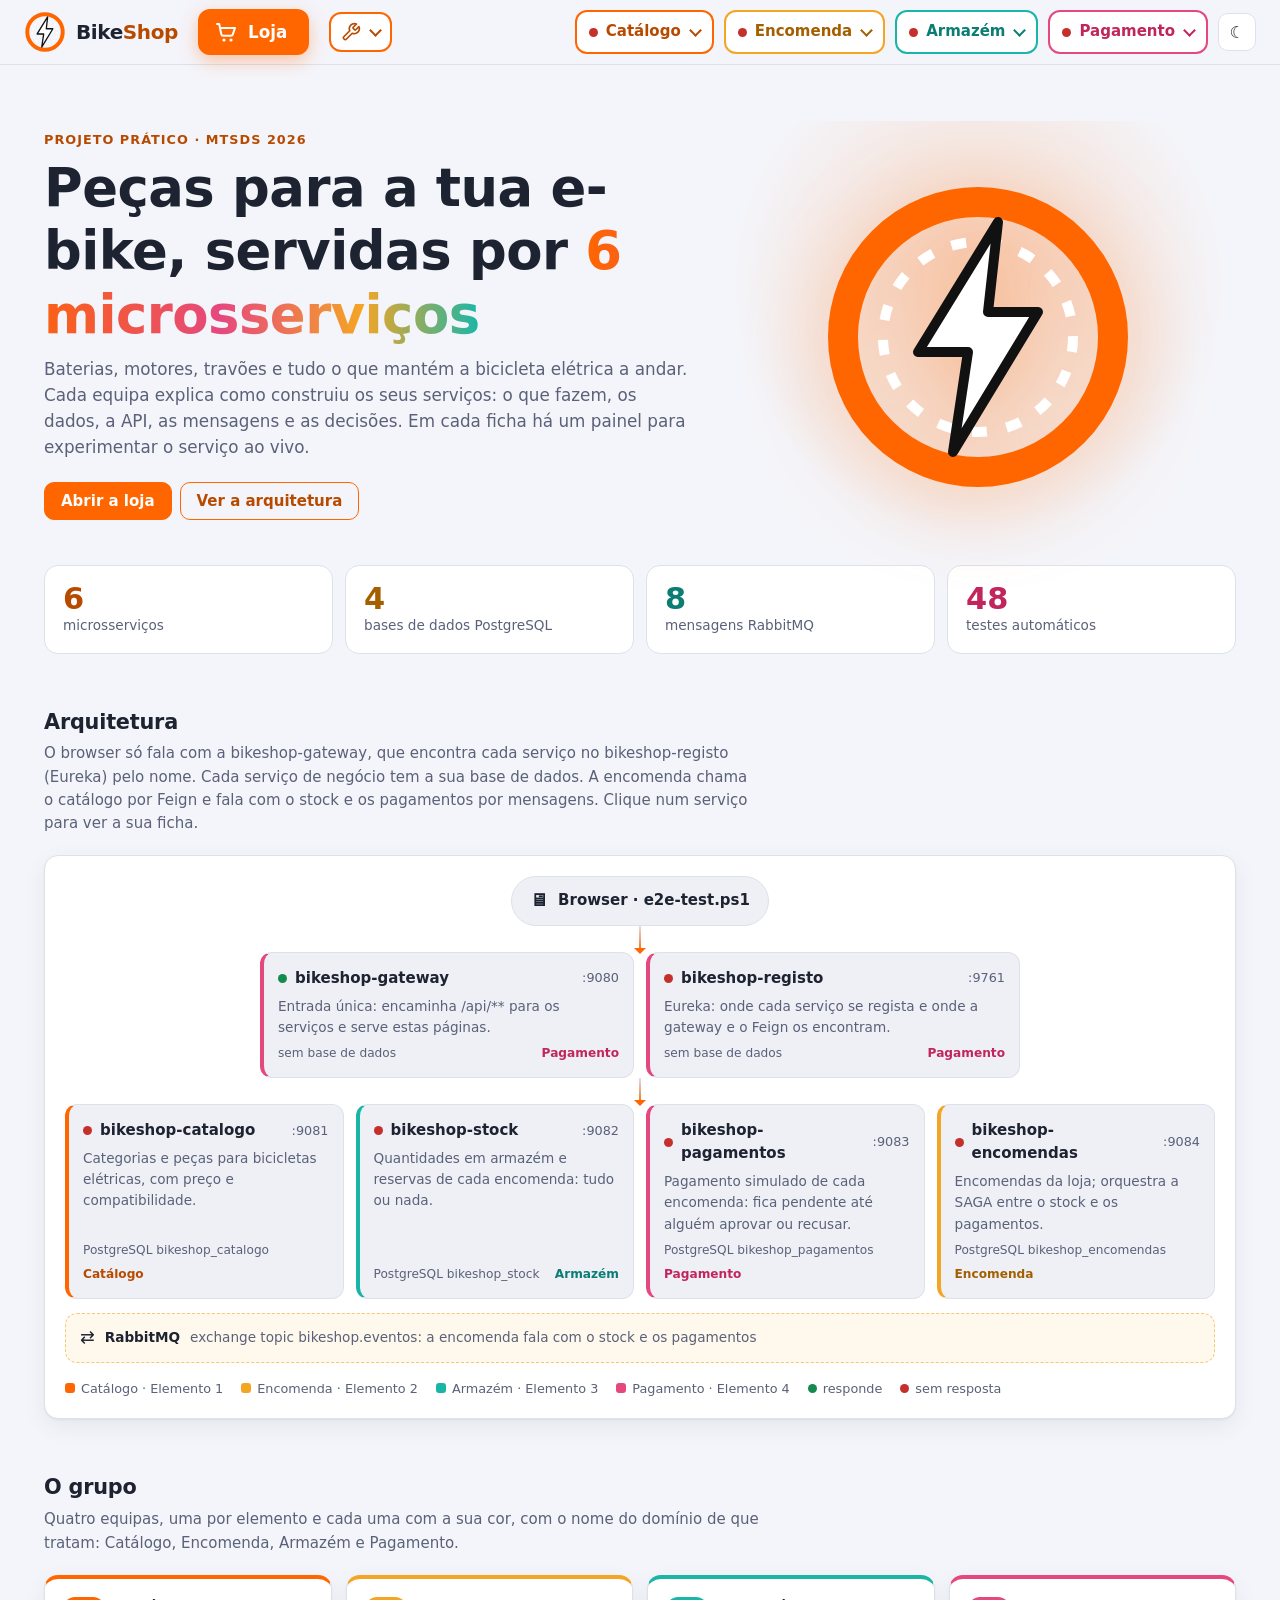
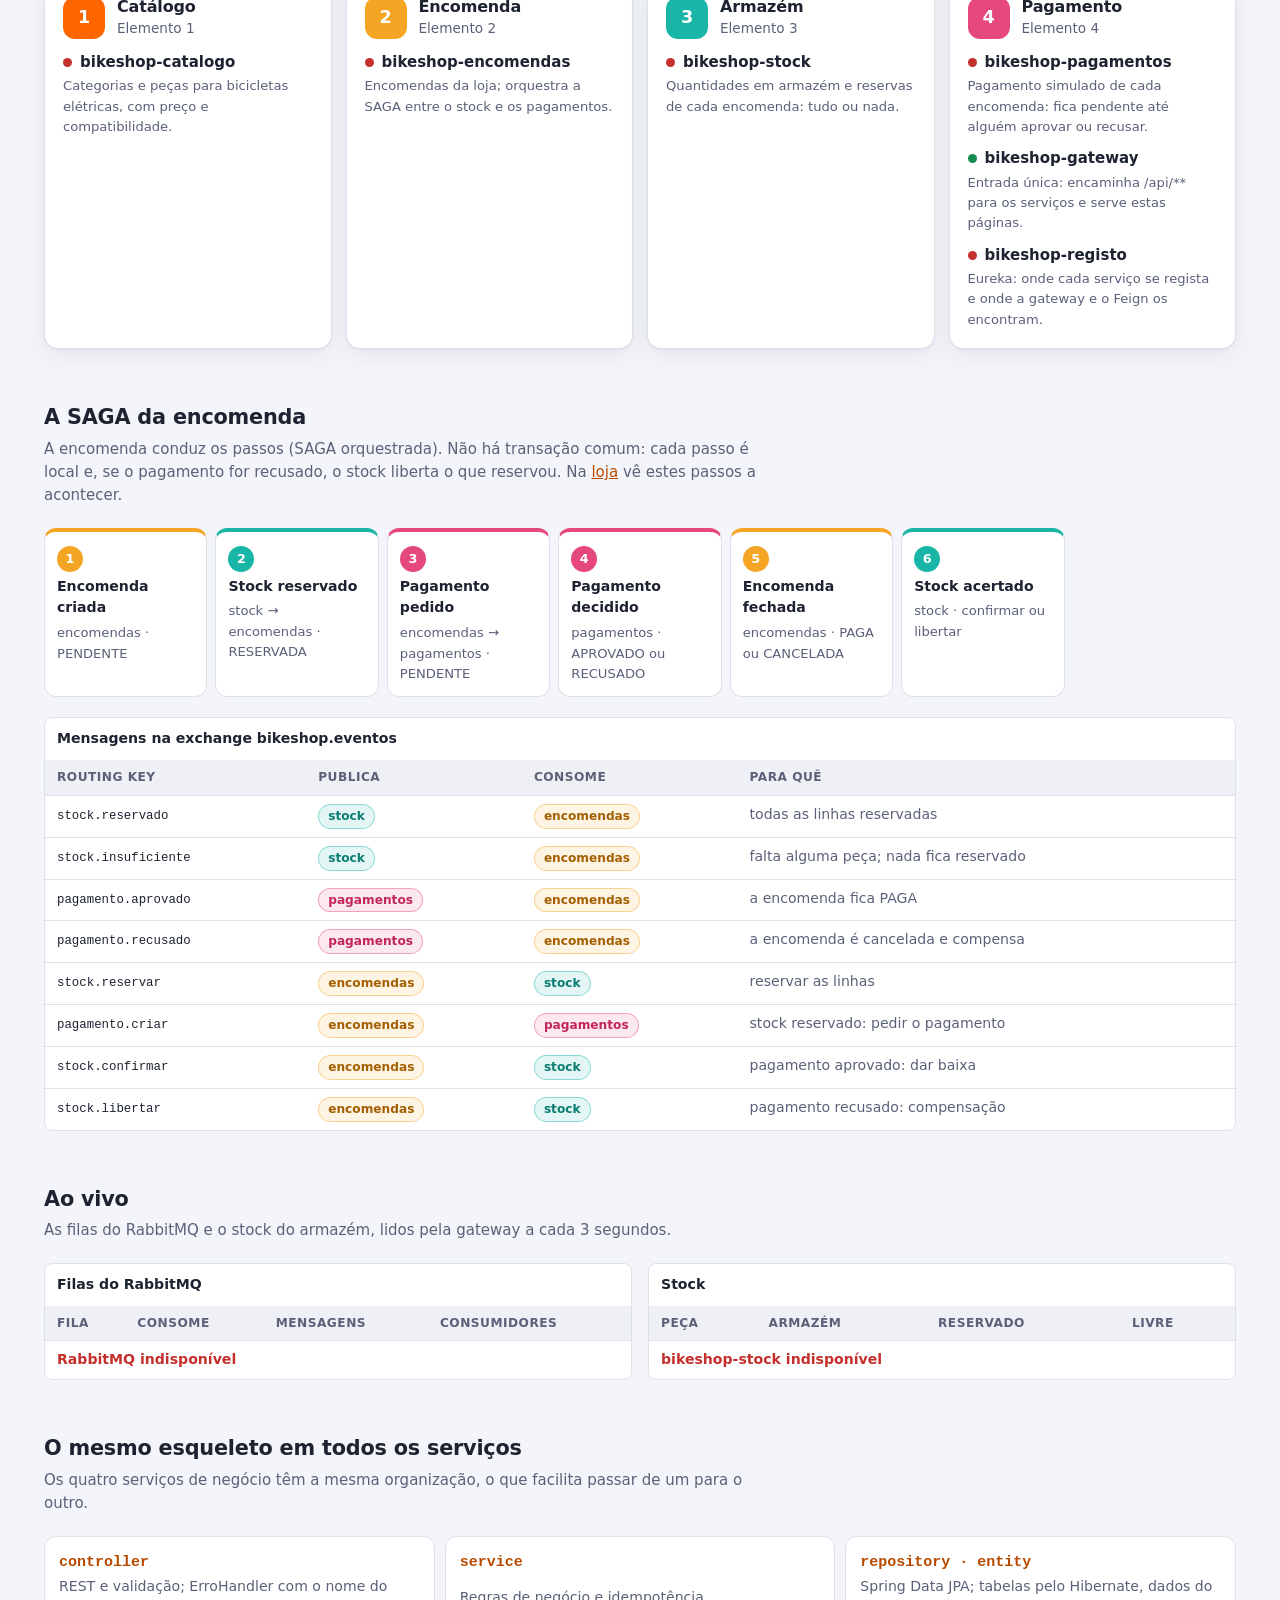
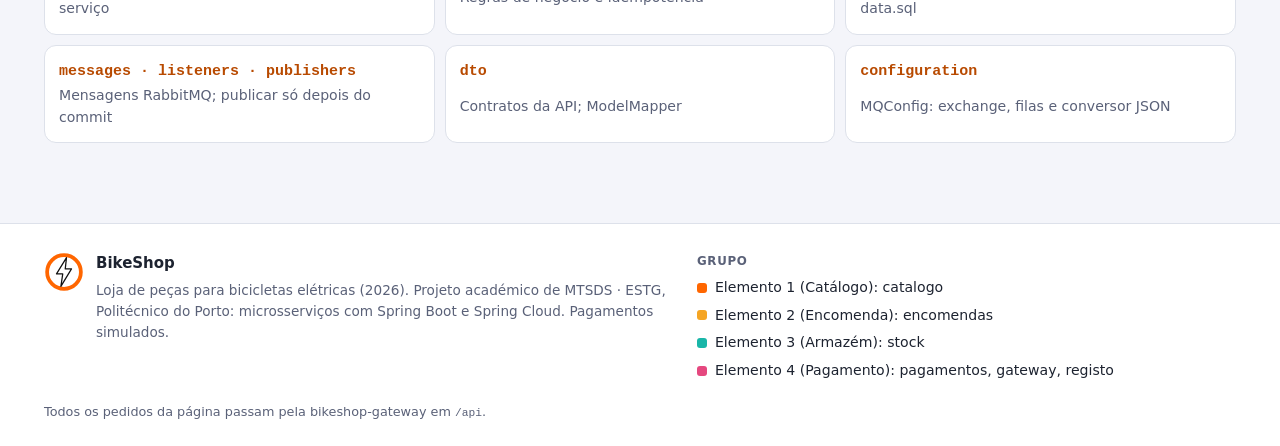
==== commit 34eafcc4: "Conformidade com os slides MTSDS: logging, testes, Postman e réplicas - banner.txt em cada serviço (" ====
--- a/bikeshop-gateway/src/main/resources/static/index.html
+++ b/bikeshop-gateway/src/main/resources/static/index.html
@@ -32,7 +32,7 @@
         <li><strong>6</strong><span>microsserviços</span></li>
         <li><strong>4</strong><span>bases de dados PostgreSQL</span></li>
         <li><strong>8</strong><span>mensagens RabbitMQ</span></li>
-        <li><strong>31</strong><span>testes automáticos</span></li>
+        <li><strong>48</strong><span>testes automáticos</span></li>
     </ul>
 
     <section id="arquitetura" class="section" aria-labelledby="arq-title">
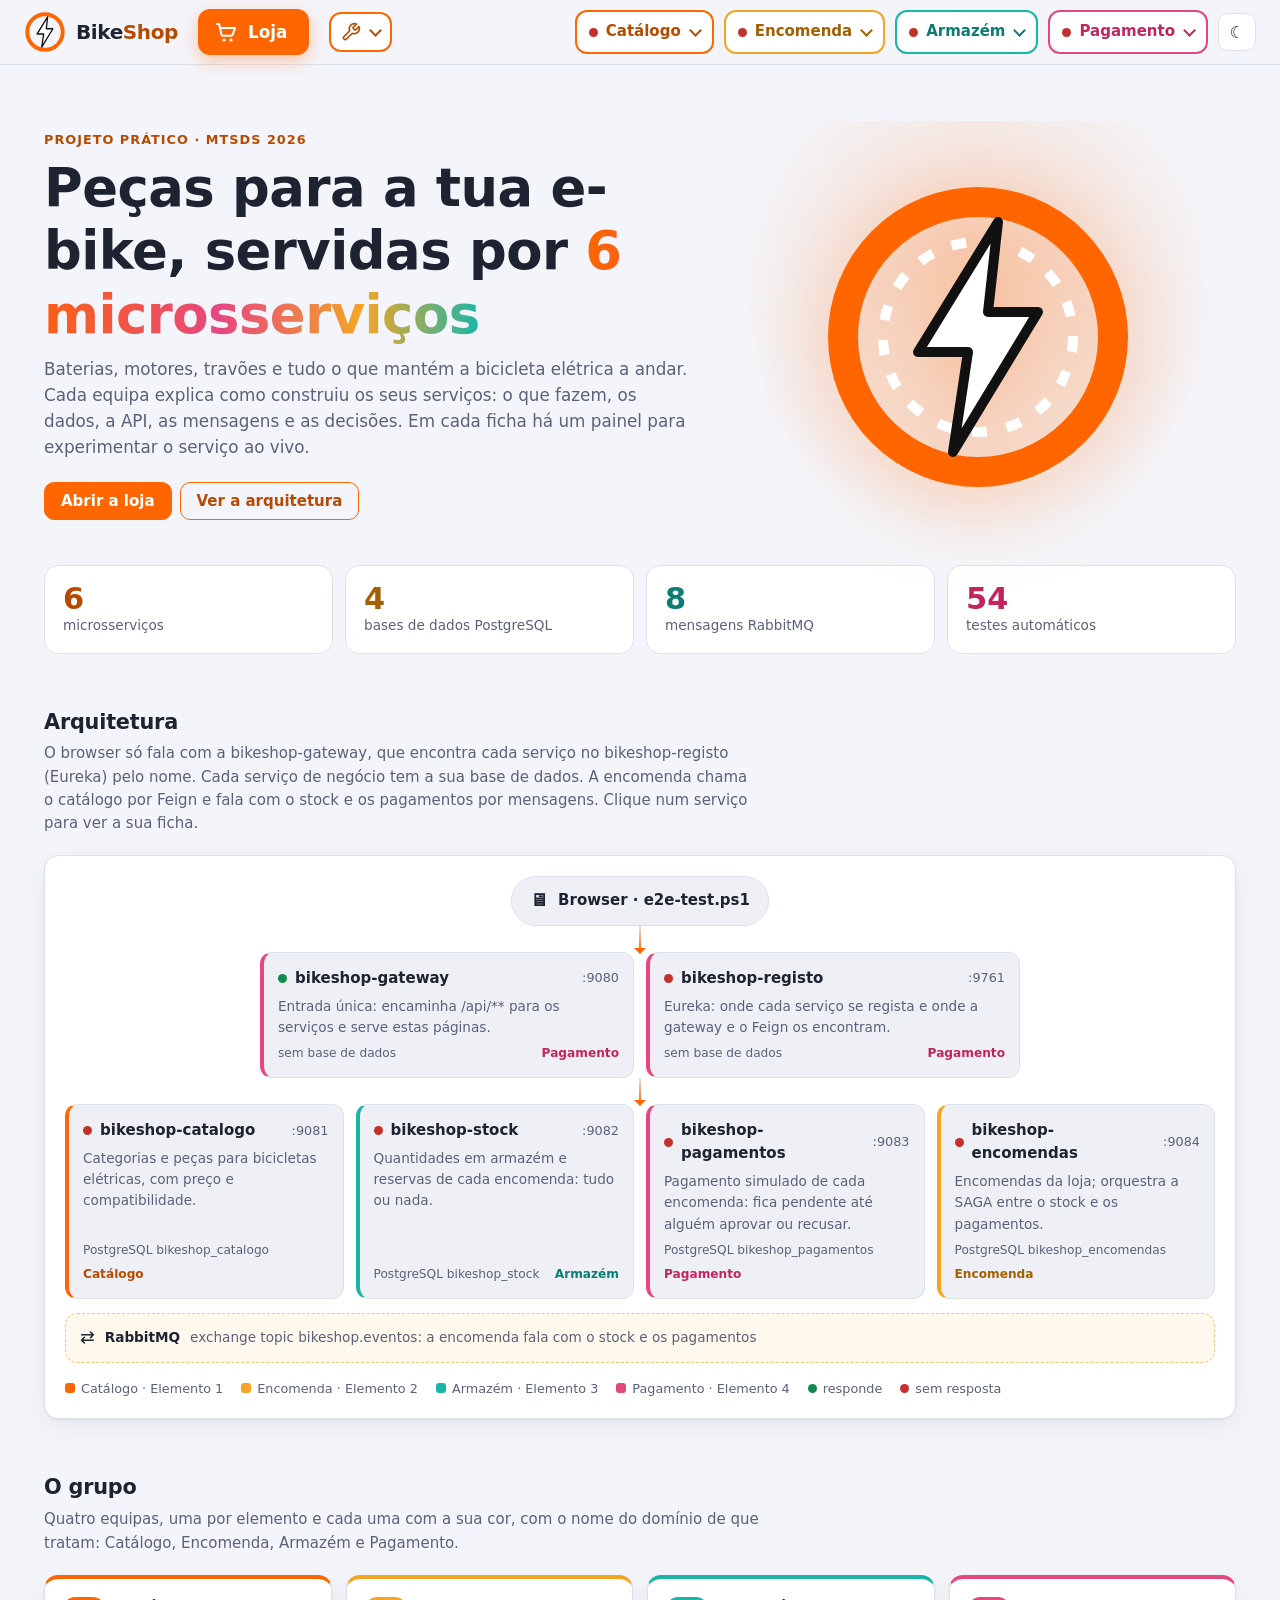
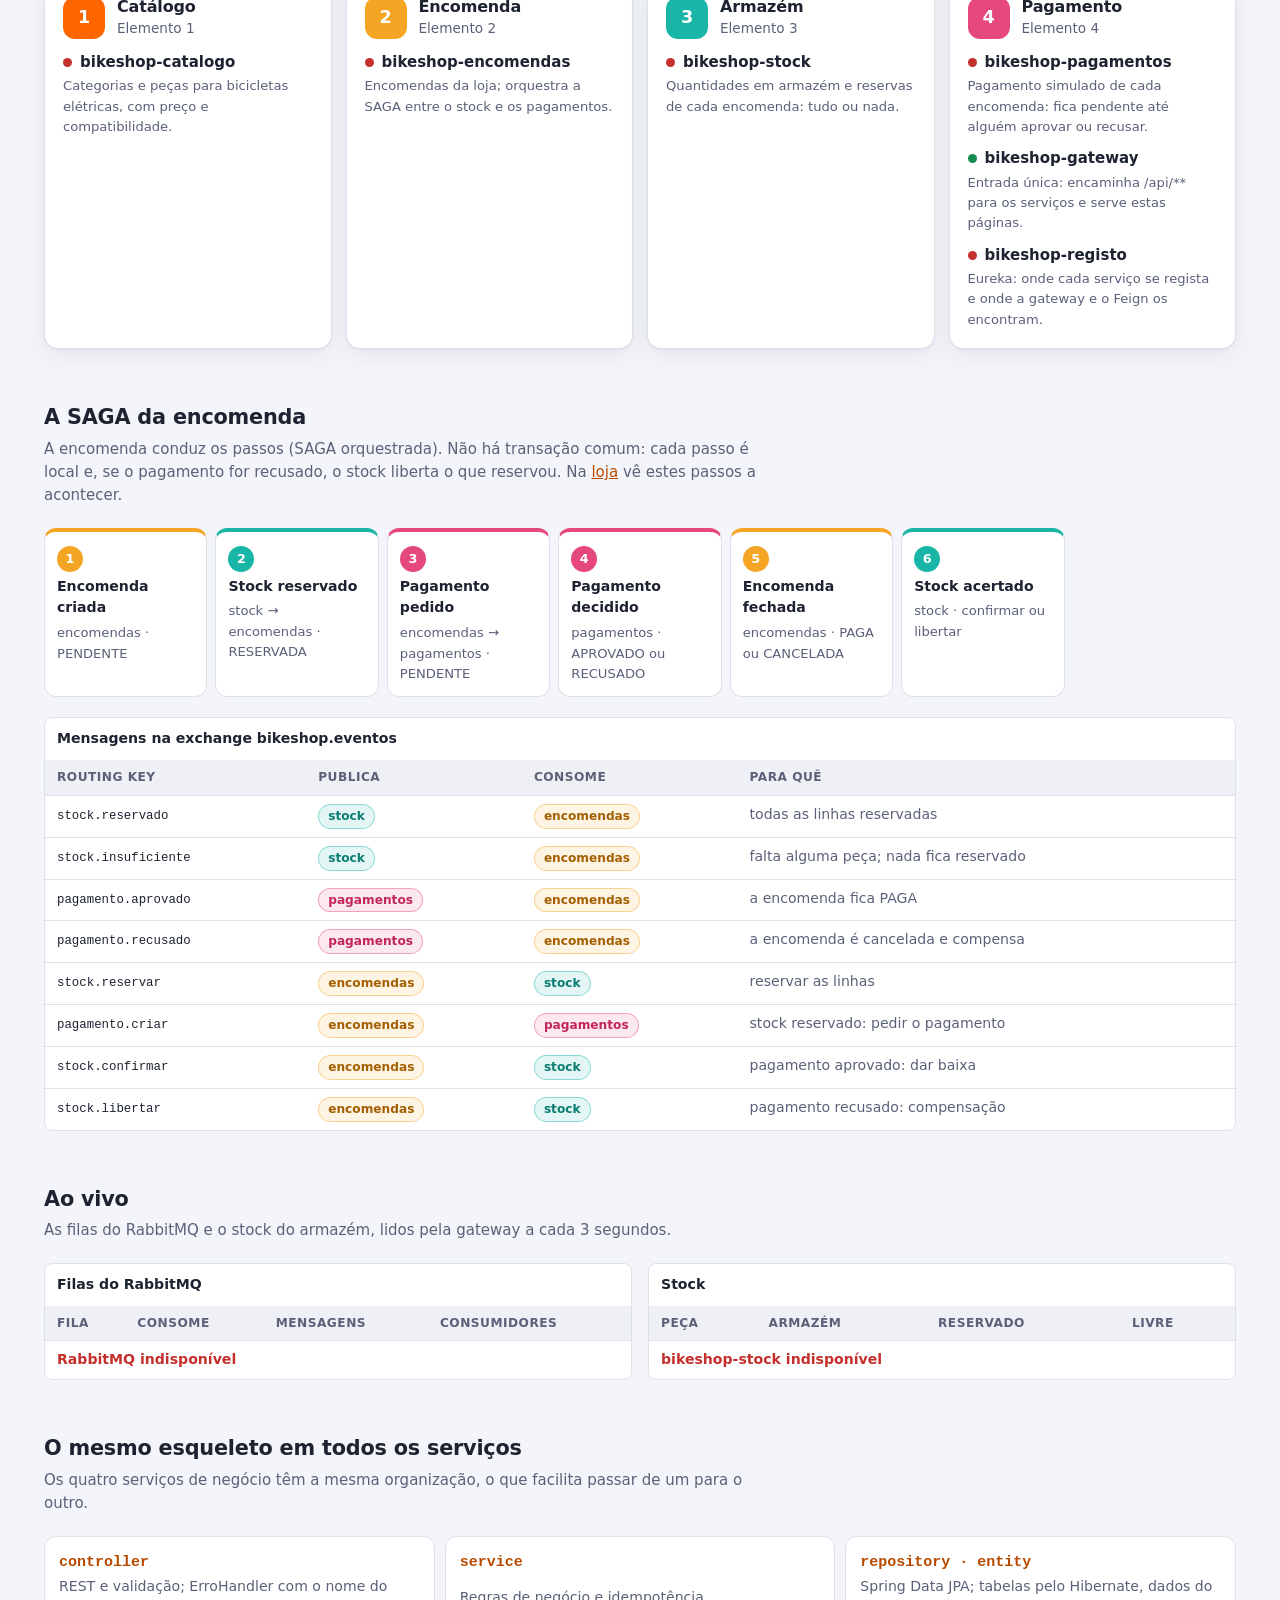
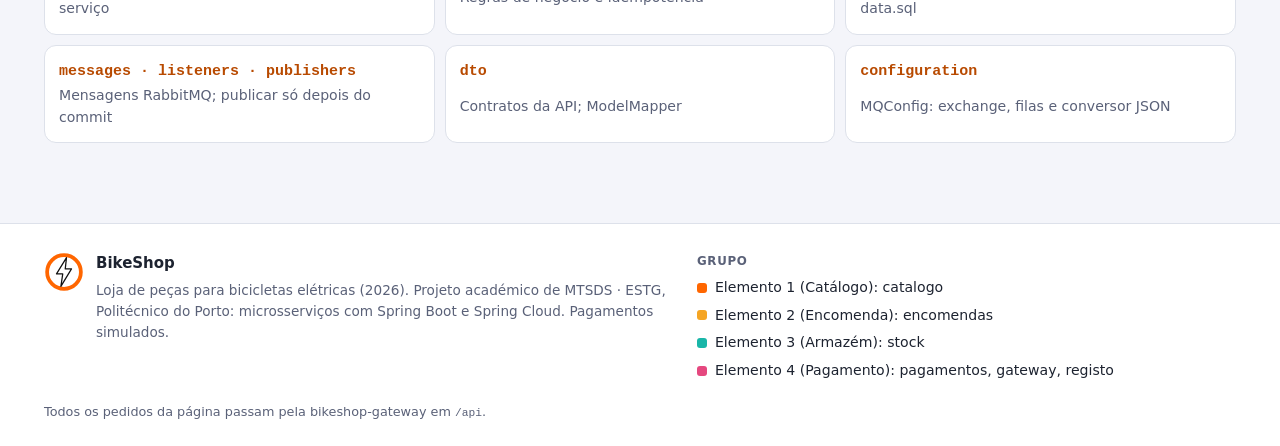
==== commit d50ae037: "Exercícios dos slides: Adminer, testes do Feign e versão 2.0 no Minikube - Adminer no docker-compose" ====
--- a/bikeshop-gateway/src/main/resources/static/index.html
+++ b/bikeshop-gateway/src/main/resources/static/index.html
@@ -32,7 +32,7 @@
         <li><strong>6</strong><span>microsserviços</span></li>
         <li><strong>4</strong><span>bases de dados PostgreSQL</span></li>
         <li><strong>8</strong><span>mensagens RabbitMQ</span></li>
-        <li><strong>48</strong><span>testes automáticos</span></li>
+        <li><strong>54</strong><span>testes automáticos</span></li>
     </ul>
 
     <section id="arquitetura" class="section" aria-labelledby="arq-title">
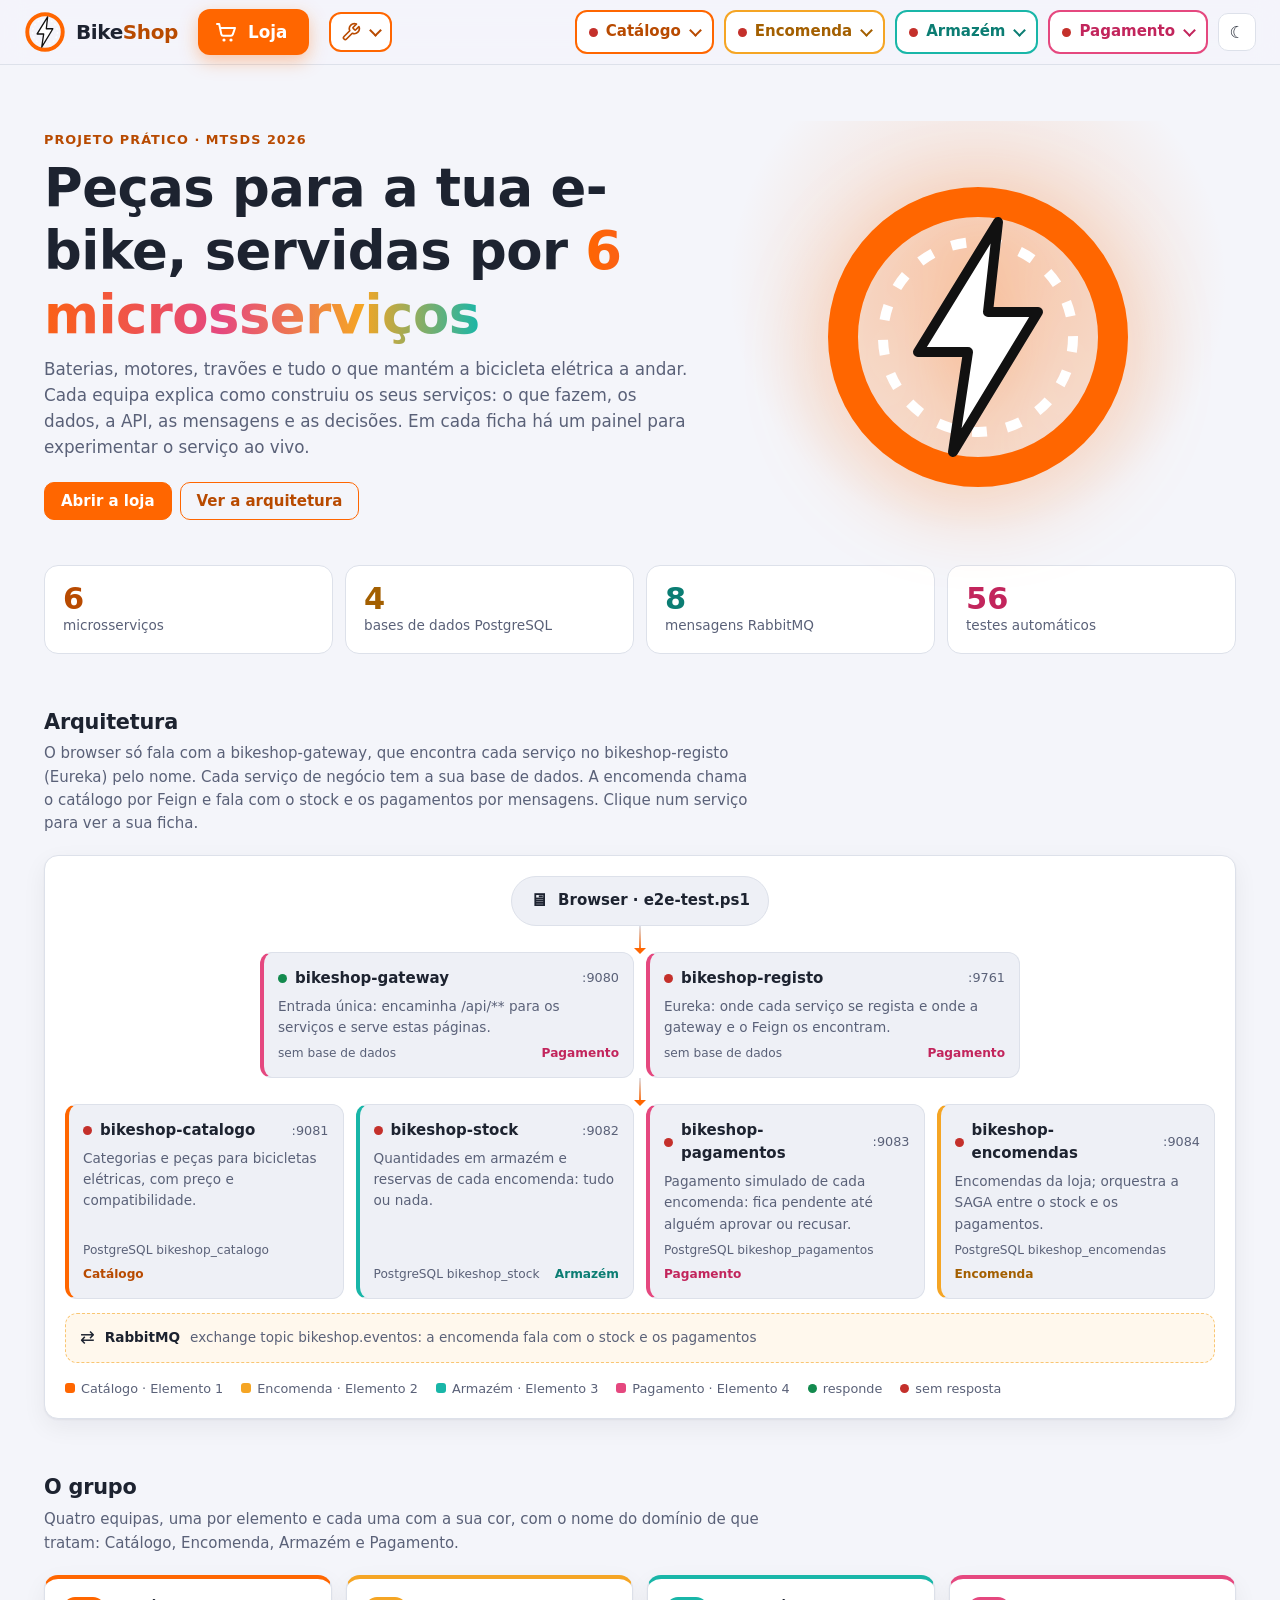
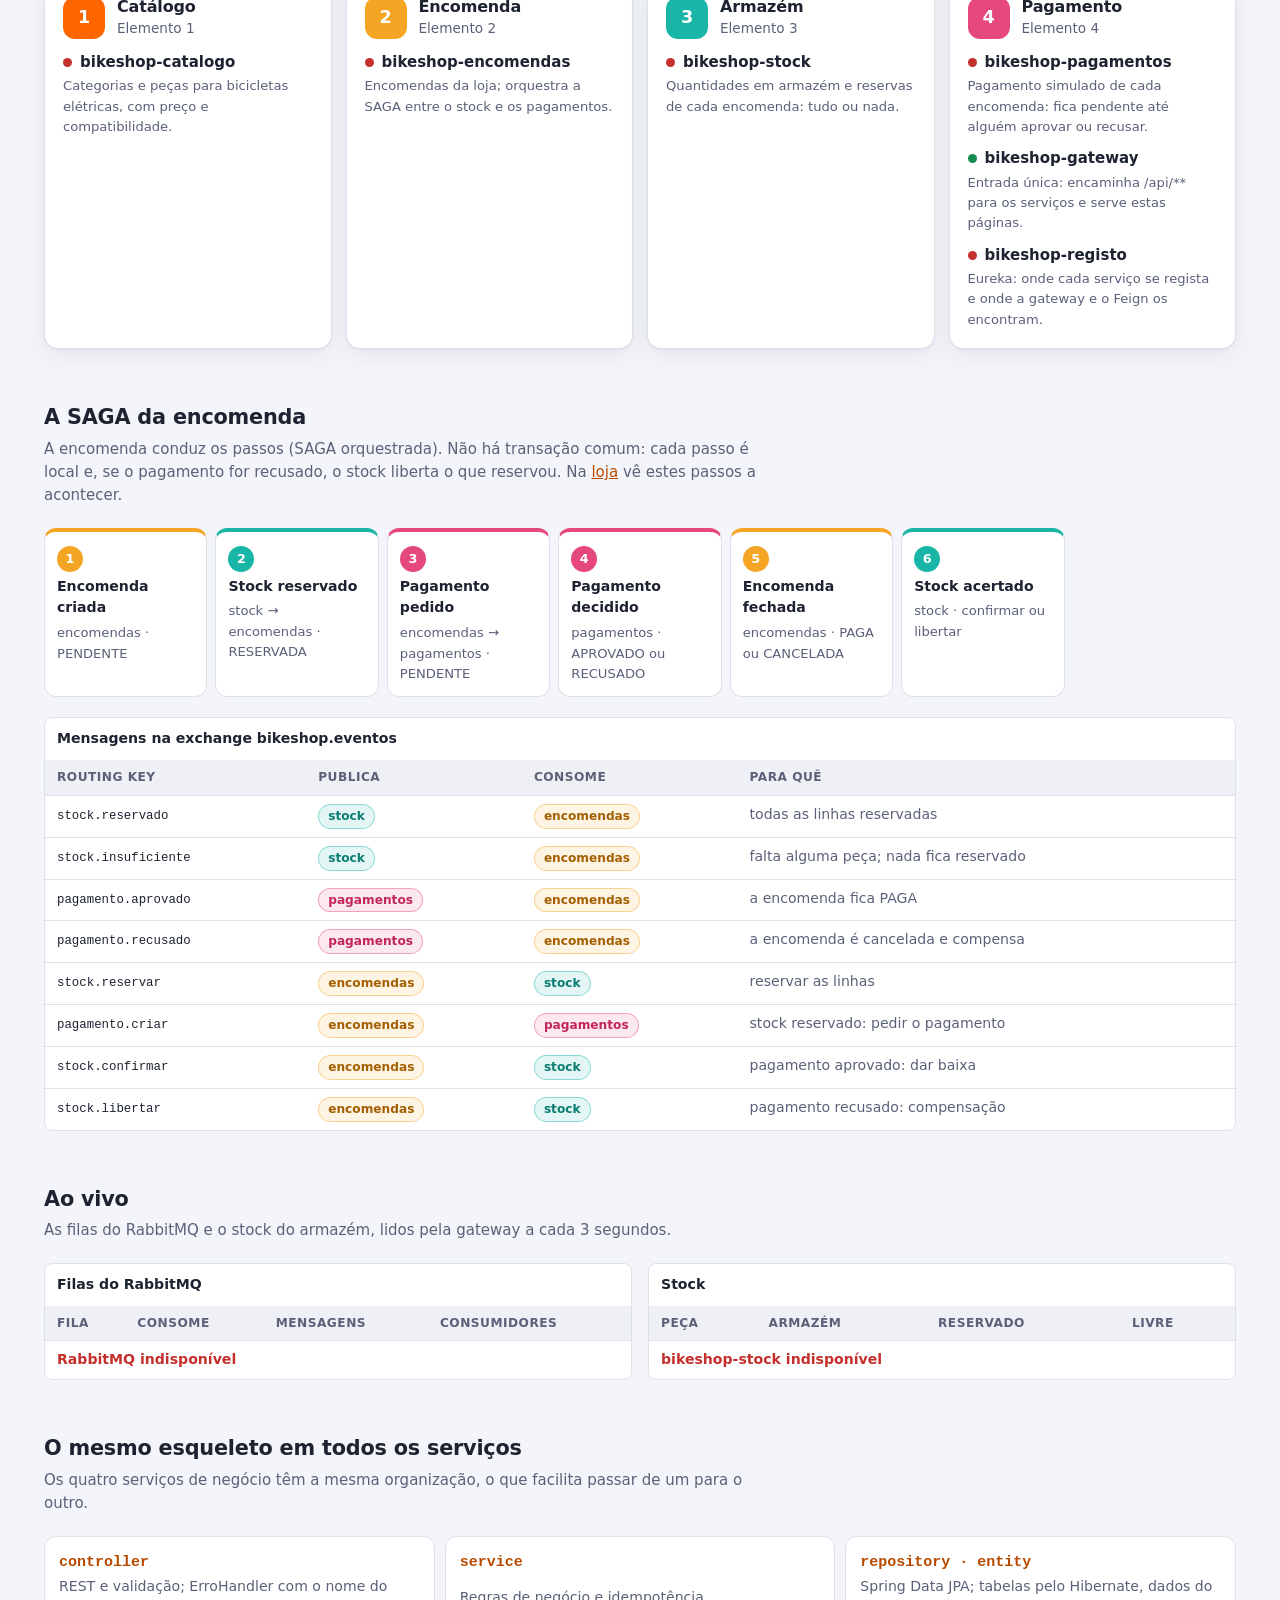
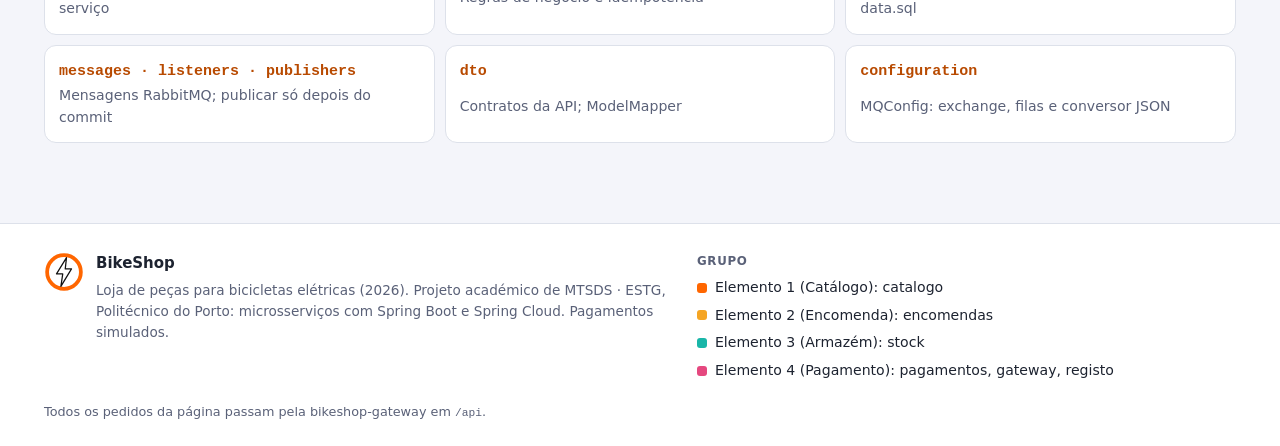
==== commit 6b3071c8: "Interface, runbook e README: Jaeger, Swagger, Boot 4.1 e resumo das aulas - Tracing sem ruído: um Ob" ====
--- a/bikeshop-gateway/src/main/resources/static/index.html
+++ b/bikeshop-gateway/src/main/resources/static/index.html
@@ -32,7 +32,7 @@
         <li><strong>6</strong><span>microsserviços</span></li>
         <li><strong>4</strong><span>bases de dados PostgreSQL</span></li>
         <li><strong>8</strong><span>mensagens RabbitMQ</span></li>
-        <li><strong>54</strong><span>testes automáticos</span></li>
+        <li><strong>56</strong><span>testes automáticos</span></li>
     </ul>
 
     <section id="arquitetura" class="section" aria-labelledby="arq-title">
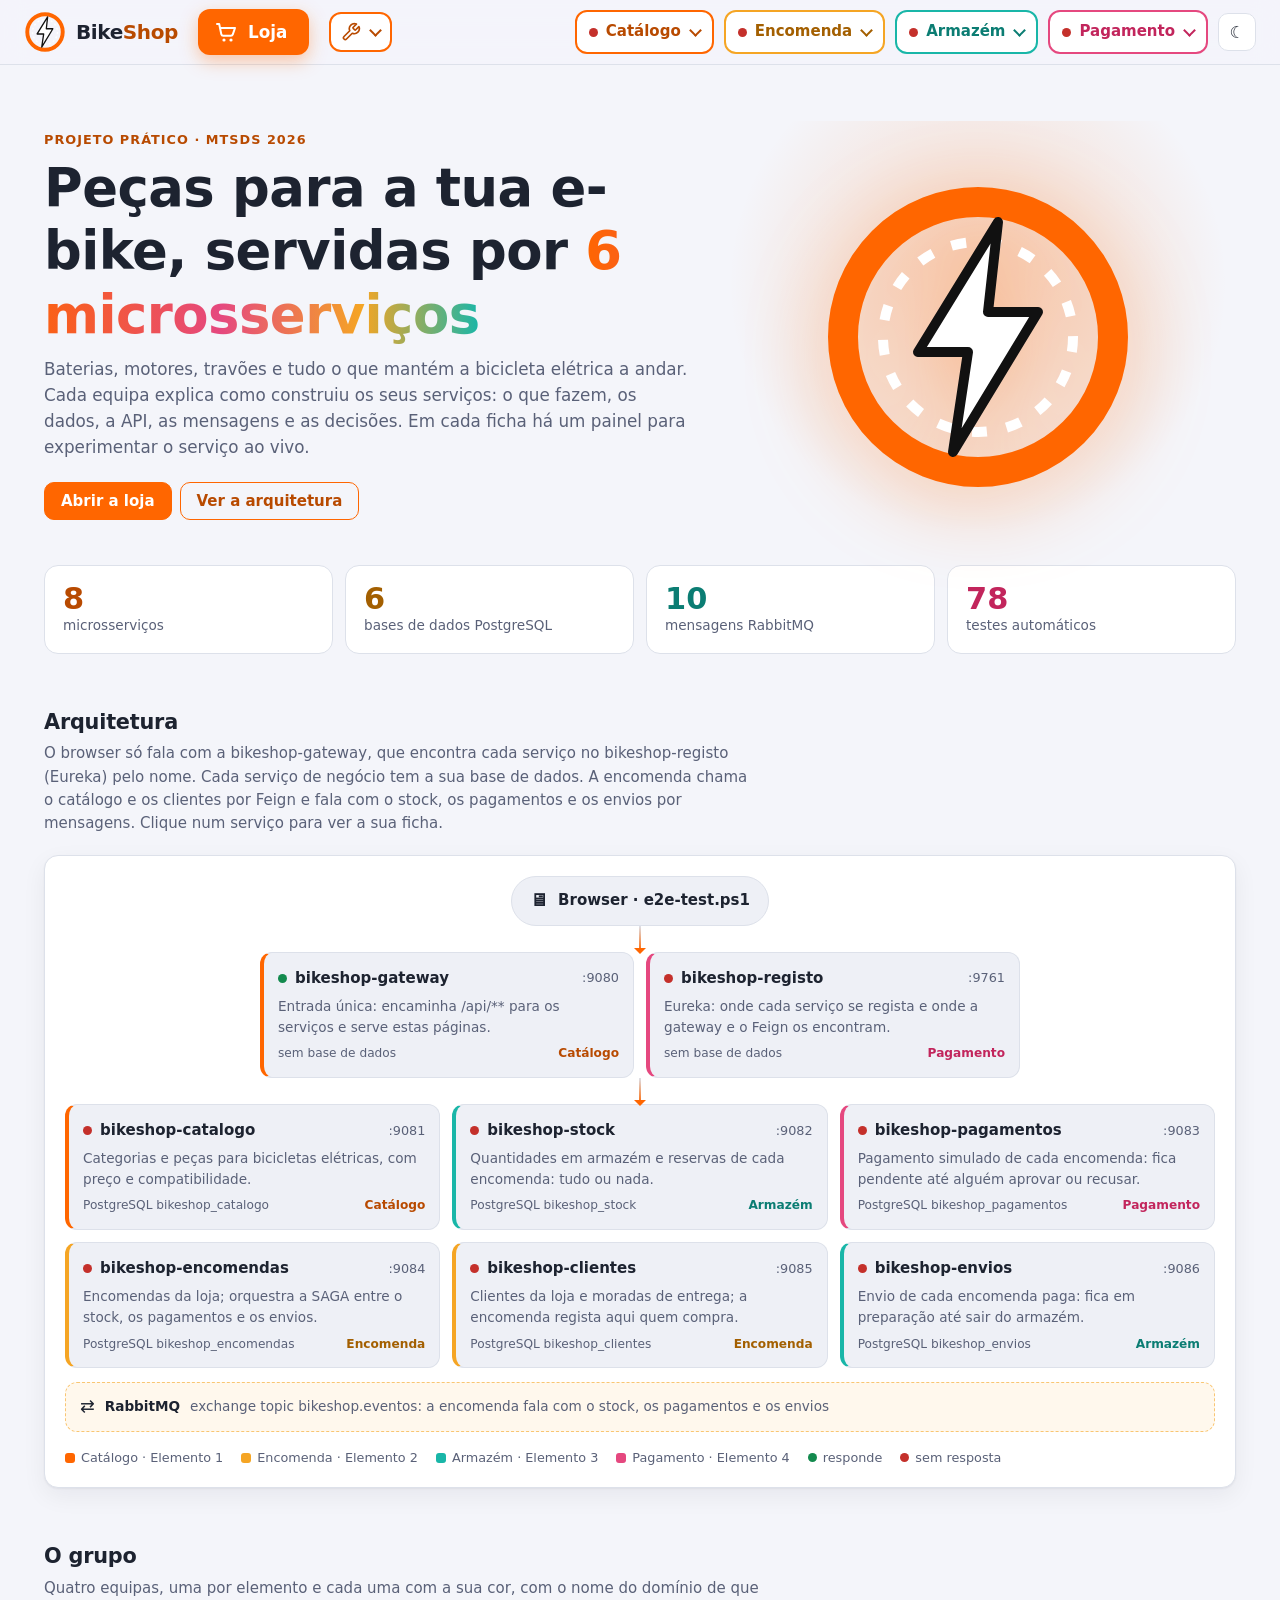
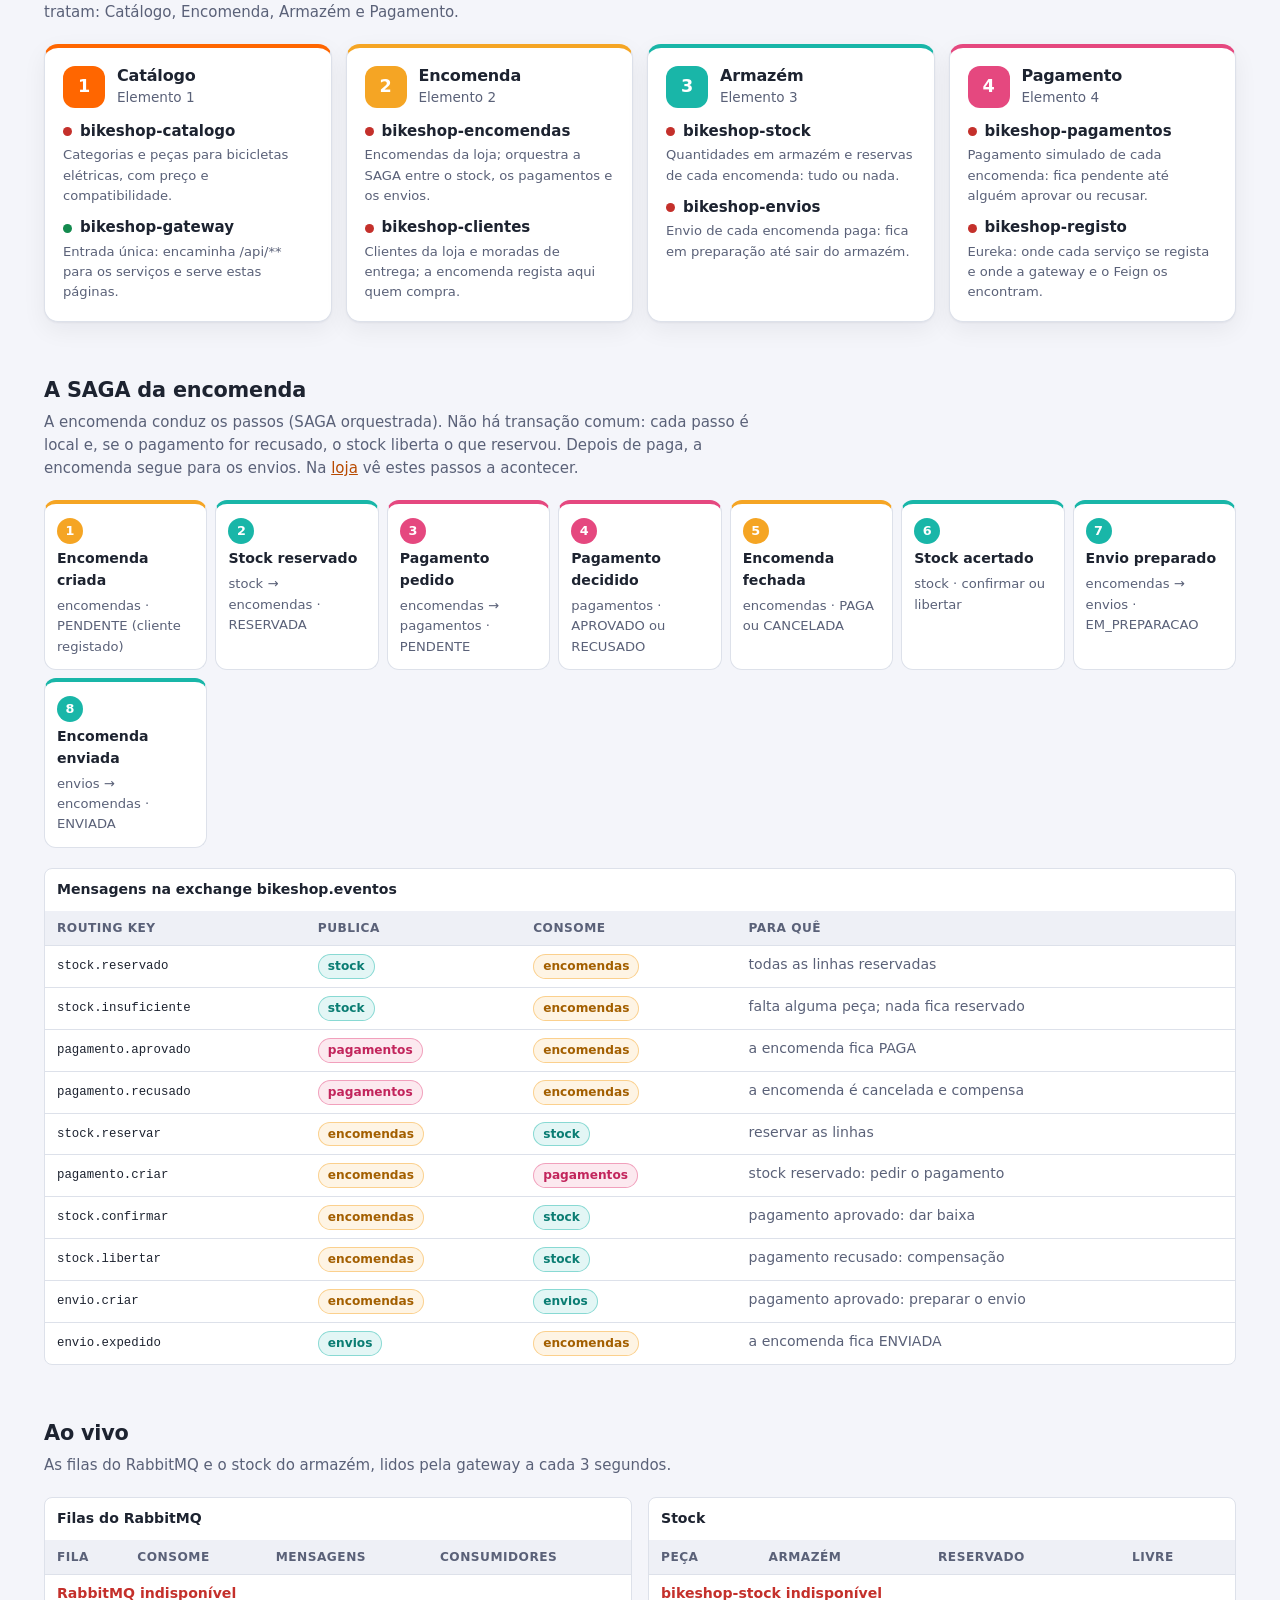
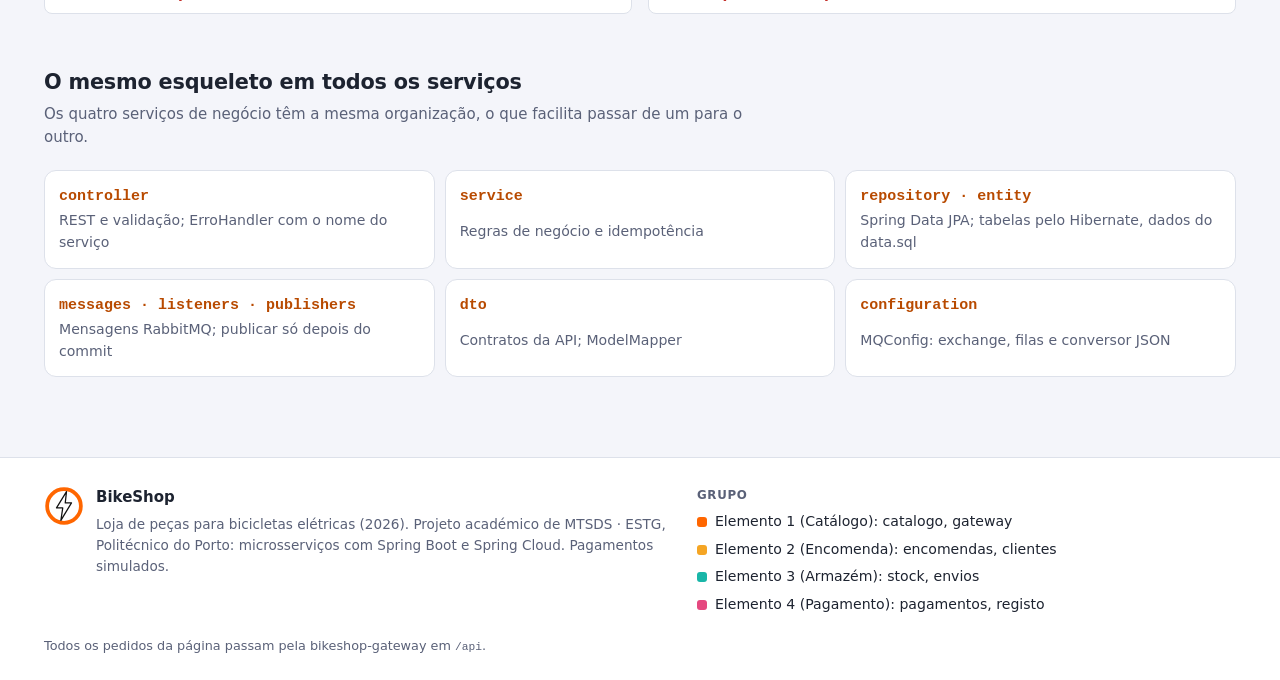
==== commit 000fe066: "BikeShop 2.0: servicos de clientes e de envios (8 microsservicos, 2 por equipa) - bikeshop-clientes:" ====
--- a/bikeshop-gateway/src/main/resources/static/index.html
+++ b/bikeshop-gateway/src/main/resources/static/index.html
@@ -4,7 +4,7 @@
     <meta charset="utf-8">
     <meta name="viewport" content="width=device-width, initial-scale=1">
     <title>BikeShop</title>
-    <meta name="description" content="BikeShop: loja de peças para bicicletas elétricas feita com 6 microsserviços. Arquitetura, grupo, SAGA da encomenda e estado ao vivo.">
+    <meta name="description" content="BikeShop: loja de peças para bicicletas elétricas feita com 8 microsserviços. Arquitetura, grupo, SAGA da encomenda e estado ao vivo.">
     <link rel="icon" href="img/logo.svg" type="image/svg+xml">
     <link rel="stylesheet" href="css/bikeshop.css">
     <script>try { const t = localStorage.getItem('bikeshop.theme'); if (t) document.documentElement.dataset.theme = t; } catch { }</script>
@@ -29,16 +29,16 @@
     </section>
 
     <ul class="stats" aria-label="Números do projeto">
-        <li><strong>6</strong><span>microsserviços</span></li>
-        <li><strong>4</strong><span>bases de dados PostgreSQL</span></li>
-        <li><strong>8</strong><span>mensagens RabbitMQ</span></li>
-        <li><strong>56</strong><span>testes automáticos</span></li>
+        <li><strong>8</strong><span>microsserviços</span></li>
+        <li><strong>6</strong><span>bases de dados PostgreSQL</span></li>
+        <li><strong>10</strong><span>mensagens RabbitMQ</span></li>
+        <li><strong>78</strong><span>testes automáticos</span></li>
     </ul>
 
     <section id="arquitetura" class="section" aria-labelledby="arq-title">
         <div class="section-head">
             <h2 id="arq-title">Arquitetura</h2>
-            <p>O browser só fala com a bikeshop-gateway, que encontra cada serviço no bikeshop-registo (Eureka) pelo nome. Cada serviço de negócio tem a sua base de dados. A encomenda chama o catálogo por Feign e fala com o stock e os pagamentos por mensagens. Clique num serviço para ver a sua ficha.</p>
+            <p>O browser só fala com a bikeshop-gateway, que encontra cada serviço no bikeshop-registo (Eureka) pelo nome. Cada serviço de negócio tem a sua base de dados. A encomenda chama o catálogo e os clientes por Feign e fala com o stock, os pagamentos e os envios por mensagens. Clique num serviço para ver a sua ficha.</p>
         </div>
         <div class="arch" id="arch">
             <div class="arch-row arch-client">
@@ -51,7 +51,7 @@
             <div class="arch-bus">
                 <span class="arch-icon" aria-hidden="true">⇄</span>
                 <strong>RabbitMQ</strong>
-                <span>exchange topic bikeshop.eventos: a encomenda fala com o stock e os pagamentos</span>
+                <span>exchange topic bikeshop.eventos: a encomenda fala com o stock, os pagamentos e os envios</span>
             </div>
             <div class="arch-legend" id="arch-legend"></div>
         </div>
@@ -68,7 +68,7 @@
     <section id="saga" class="section" aria-labelledby="saga-title">
         <div class="section-head">
             <h2 id="saga-title">A SAGA da encomenda</h2>
-            <p>A encomenda conduz os passos (SAGA orquestrada). Não há transação comum: cada passo é local e, se o pagamento for recusado, o stock liberta o que reservou. Na <a href="loja.html">loja</a> vê estes passos a acontecer.</p>
+            <p>A encomenda conduz os passos (SAGA orquestrada). Não há transação comum: cada passo é local e, se o pagamento for recusado, o stock liberta o que reservou. Depois de paga, a encomenda segue para os envios. Na <a href="loja.html">loja</a> vê estes passos a acontecer.</p>
         </div>
         <ol class="stepper" id="stepper"></ol>
         <div class="table-wrap">
--- a/bikeshop-gateway/src/main/resources/static/css/bikeshop.css
+++ b/bikeshop-gateway/src/main/resources/static/css/bikeshop.css
@@ -434,10 +434,6 @@
 
 /* Estados das entidades: verde concluído, âmbar a meio, vermelho falhado, azul em curso. */
 .status { display: inline-block; padding: 2px 10px; border-radius: 999px; font-size: .76rem; font-weight: 700; letter-spacing: .02em; background: var(--surface-2); color: var(--muted); white-space: nowrap; }
-.status.PAID, .status.CAPTURED, .status.DELIVERED, .status.ALLOCATED, .status.SHIPPED { background: var(--ok-bg); color: var(--ok); }
-.status.PLACED, .status.DRAFT, .status.PENDING, .status.RESERVED, .status.REQUIRES_ACTION { background: var(--warn-bg); color: var(--warn); }
-.status.AUTHORIZED, .status.READY, .status.IN_TRANSIT { background: var(--info-bg); color: var(--info); }
-.status.CANCELLED, .status.CANCELED, .status.PAYMENT_FAILED, .status.FAILED, .status.UNRESERVED, .status.DEALLOCATED, .status.REFUNDED { background: var(--bad-bg); color: var(--bad); }
 
 /* ---------- tabelas ---------- */
 
@@ -955,8 +951,9 @@
 @media (max-width: 560px) { .tools-main .tools-panel { left: 0; right: 0; } }
 
 /* Estados do BikeShop (as entidades usam nomes em português). */
-.status.PAGA, .status.APROVADO, .status.CONFIRMADA { background: var(--ok-bg); color: var(--ok); }
+.status.PAGA, .status.ENVIADA, .status.APROVADO, .status.CONFIRMADA, .status.EXPEDIDO { background: var(--ok-bg); color: var(--ok); }
 .status.PENDENTE, .status.RESERVADA, .status.ATIVA { background: var(--warn-bg); color: var(--warn); }
+.status.EM_PREPARACAO { background: var(--info-bg); color: var(--info); }
 .status.CANCELADA, .status.RECUSADO, .status.LIBERTADA { background: var(--bad-bg); color: var(--bad); }
 
 .danger { display: inline-flex; align-items: center; justify-content: center; gap: 6px; padding: 9px 16px; border: 1px solid var(--bad); border-radius: 10px; background: var(--bad-bg); color: var(--bad); font-weight: 600; line-height: 1.2; }
@@ -975,6 +972,6 @@
 @media (max-width: 860px) { .two { grid-template-columns: minmax(0, 1fr); } }
 
 /* O BikeShop tem 4 serviços de negócio: uma linha de 4 em vez da grelha de 3 do GameShop. */
-.arch .arch-business { grid-template-columns: repeat(4, minmax(0, 1fr)); }
+.arch .arch-business { grid-template-columns: repeat(3, minmax(0, 1fr)); }
 @media (max-width: 1040px) { .arch .arch-business { grid-template-columns: repeat(2, minmax(0, 1fr)); } }
 @media (max-width: 560px) { .arch .arch-business { grid-template-columns: minmax(0, 1fr); } }
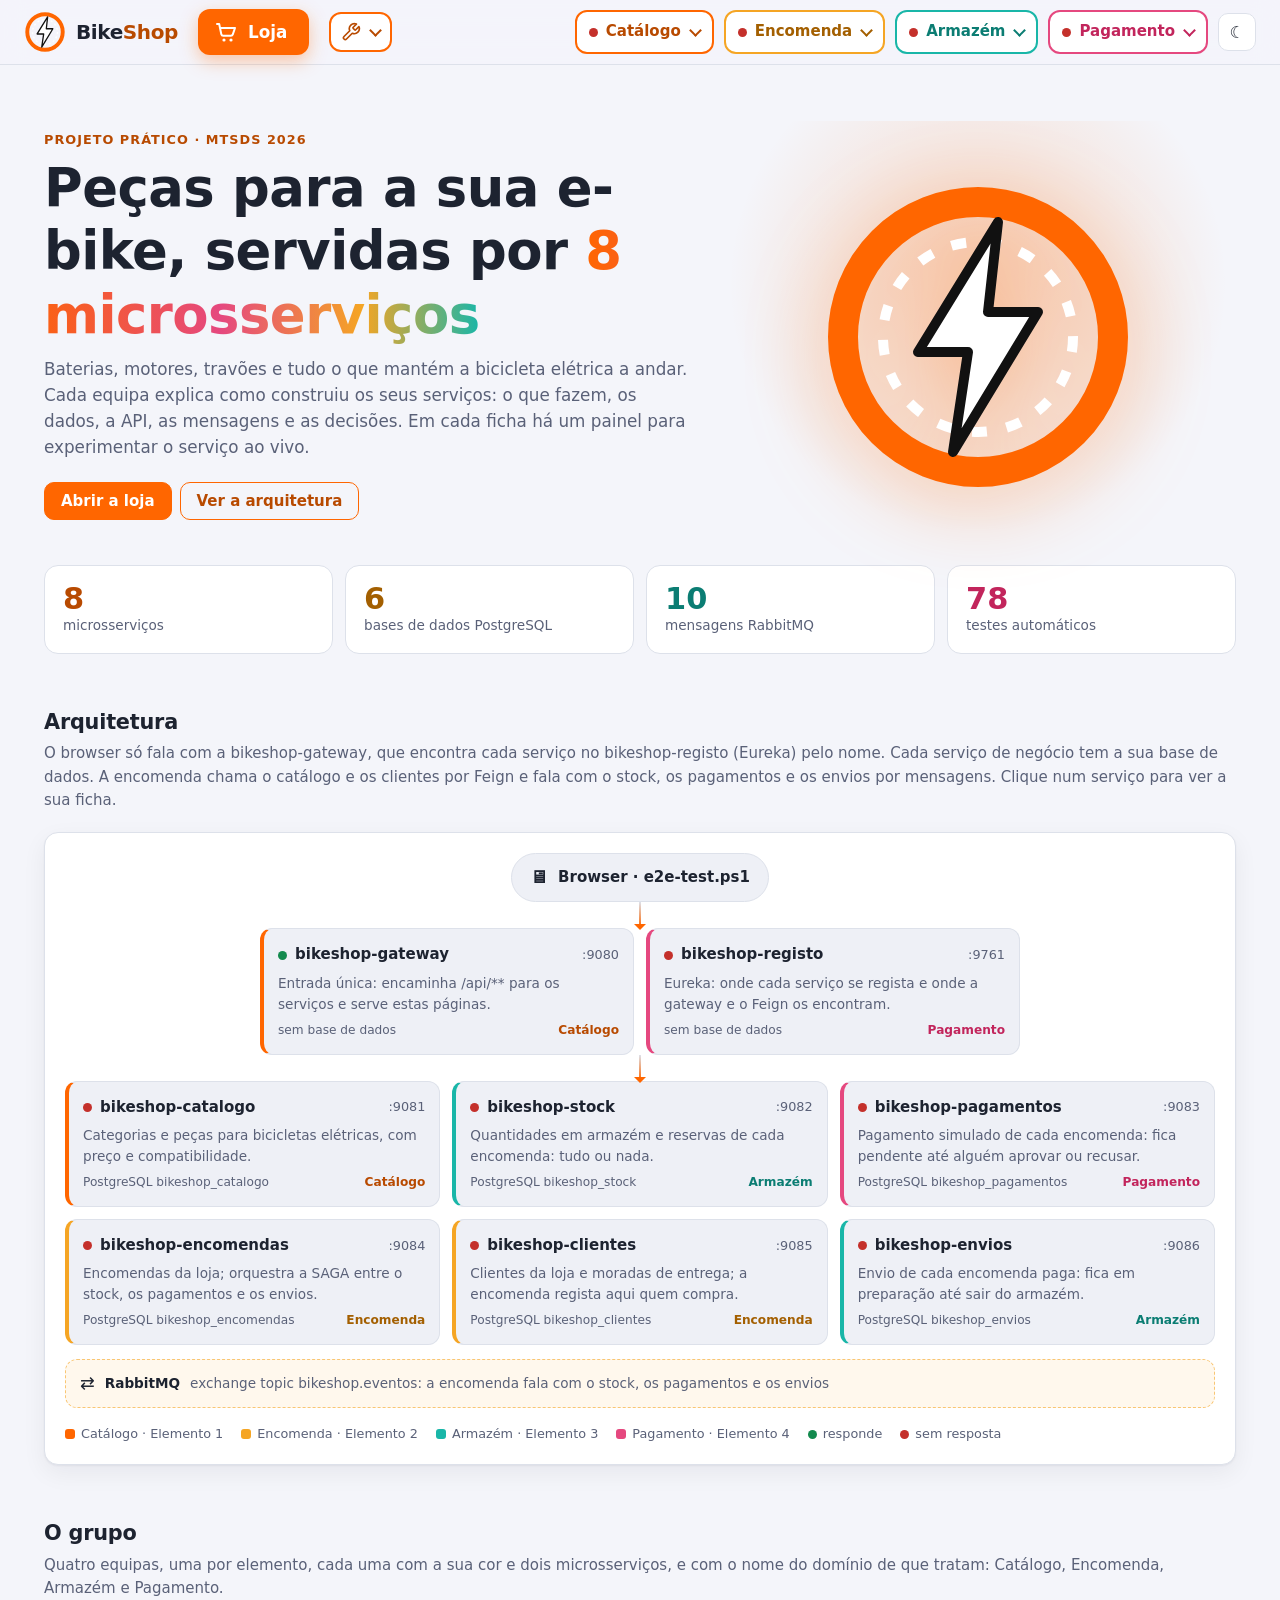
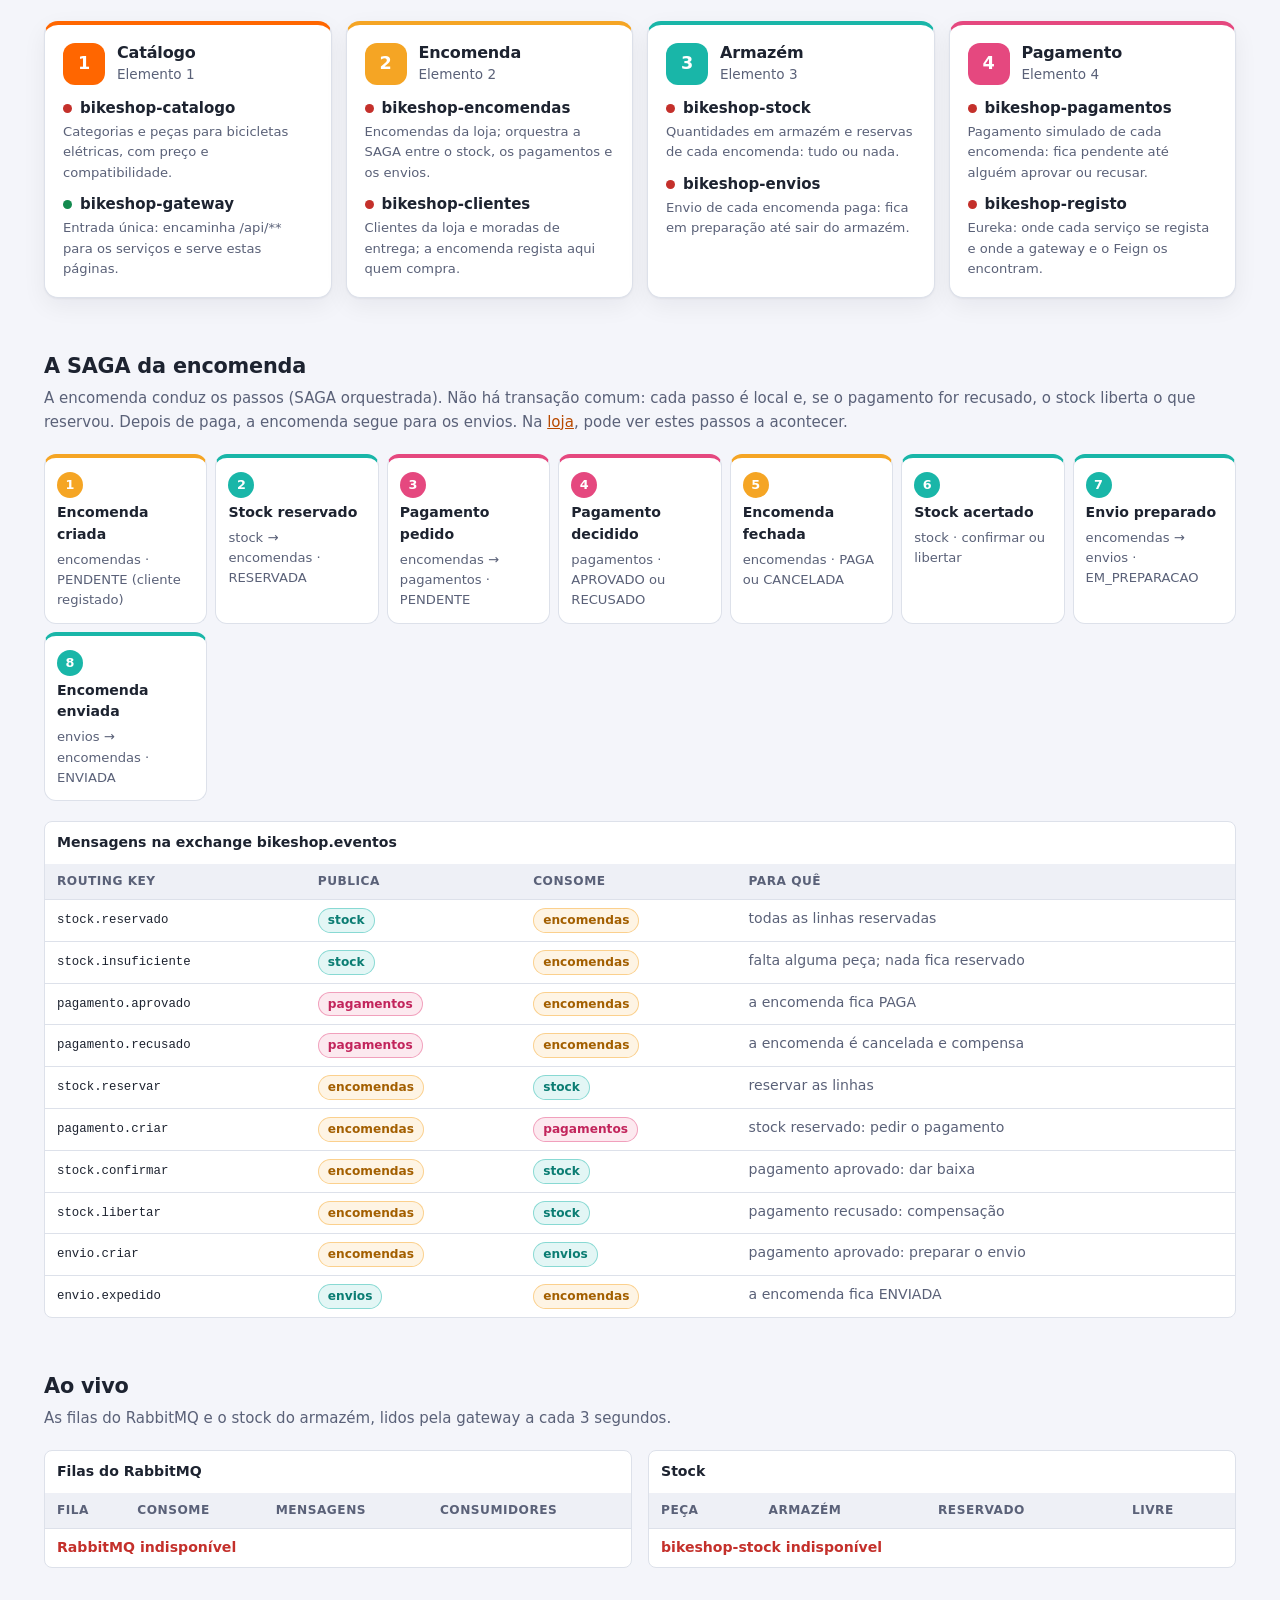
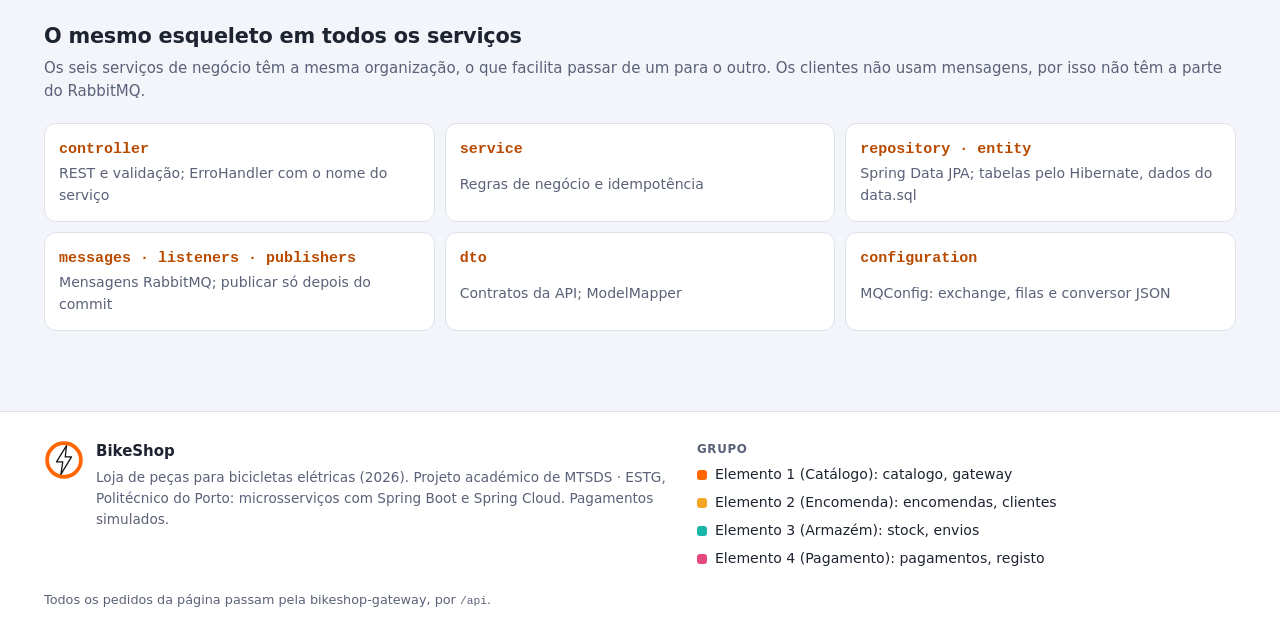
==== commit 3cb7fc01: "BikeShop 2.0: documentacao, interface e arranque dos 8 servicos README e runbook com a versao 2.0, c" ====
--- a/bikeshop-gateway/src/main/resources/static/index.html
+++ b/bikeshop-gateway/src/main/resources/static/index.html
@@ -16,7 +16,7 @@
     <section class="hero">
         <div class="hero-text">
             <p class="eyebrow">Projeto prático · MTSDS 2026</p>
-            <h1>Peças para a tua e-bike, servidas por <span class="grad">6 microsserviços</span></h1>
+            <h1>Peças para a sua e-bike, servidas por <span class="grad">8 microsserviços</span></h1>
             <p class="lead">Baterias, motores, travões e tudo o que mantém a bicicleta elétrica a andar. Cada equipa explica como construiu os seus serviços: o que fazem, os dados, a API, as mensagens e as decisões. Em cada ficha há um painel para experimentar o serviço ao vivo.</p>
             <div class="actions">
                 <a class="btn primary" href="loja.html">Abrir a loja</a>
@@ -60,7 +60,7 @@
     <section id="grupo" class="section" aria-labelledby="grupo-title">
         <div class="section-head">
             <h2 id="grupo-title">O grupo</h2>
-            <p>Quatro equipas, uma por elemento e cada uma com a sua cor, com o nome do domínio de que tratam: Catálogo, Encomenda, Armazém e Pagamento.</p>
+            <p>Quatro equipas, uma por elemento, cada uma com a sua cor e dois microsserviços, e com o nome do domínio de que tratam: Catálogo, Encomenda, Armazém e Pagamento.</p>
         </div>
         <div class="team" id="team"></div>
     </section>
@@ -68,7 +68,7 @@
     <section id="saga" class="section" aria-labelledby="saga-title">
         <div class="section-head">
             <h2 id="saga-title">A SAGA da encomenda</h2>
-            <p>A encomenda conduz os passos (SAGA orquestrada). Não há transação comum: cada passo é local e, se o pagamento for recusado, o stock liberta o que reservou. Depois de paga, a encomenda segue para os envios. Na <a href="loja.html">loja</a> vê estes passos a acontecer.</p>
+            <p>A encomenda conduz os passos (SAGA orquestrada). Não há transação comum: cada passo é local e, se o pagamento for recusado, o stock liberta o que reservou. Depois de paga, a encomenda segue para os envios. Na <a href="loja.html">loja</a>, pode ver estes passos a acontecer.</p>
         </div>
         <ol class="stepper" id="stepper"></ol>
         <div class="table-wrap">
@@ -106,7 +106,7 @@
     <section id="esqueleto" class="section" aria-labelledby="esq-title">
         <div class="section-head">
             <h2 id="esq-title">O mesmo esqueleto em todos os serviços</h2>
-            <p>Os quatro serviços de negócio têm a mesma organização, o que facilita passar de um para o outro.</p>
+            <p>Os seis serviços de negócio têm a mesma organização, o que facilita passar de um para o outro. Os clientes não usam mensagens, por isso não têm a parte do RabbitMQ.</p>
         </div>
         <div class="layers">
             <div class="layer"><strong>controller</strong><span>REST e validação; ErroHandler com o nome do serviço</span></div>
--- a/bikeshop-gateway/src/main/resources/static/css/bikeshop.css
+++ b/bikeshop-gateway/src/main/resources/static/css/bikeshop.css
@@ -365,8 +365,6 @@
     text-decoration: underline;
 }
 
-.small-link { margin: 0; }
-
 .actions { display: flex; flex-wrap: wrap; gap: 8px; margin-top: 12px; }
 
 input, select {
@@ -449,7 +447,7 @@
 
 .section { margin-top: 56px; }
 .section-head { margin-bottom: 20px; }
-.section-head p { margin: 8px 0 0; color: var(--muted); max-width: 75ch; }
+.section-head p { margin: 8px 0 0; color: var(--muted); }
 
 .panel, .svc-section, .arch, .member {
     background: var(--surface);
@@ -730,8 +728,6 @@
 .kv dt { color: var(--muted); }
 .kv dd { margin: 0; overflow-wrap: anywhere; }
 
-.big-answer { margin: 0; font-size: 1.05rem; font-weight: 700; }
-
 .bar { display: block; width: 90px; height: 8px; border-radius: 4px; background: var(--surface-2); overflow: hidden; }
 .bar span { display: block; height: 100%; background: var(--svc); }
 
@@ -743,27 +739,6 @@
 /* ---------- loja ---------- */
 
 .page-head { display: flex; flex-wrap: wrap; justify-content: space-between; align-items: end; gap: 16px; margin-bottom: 20px; }
-
-.shop-tools {
-    display: flex;
-    flex-wrap: wrap;
-    align-items: center;
-    gap: 10px 16px;
-    padding: 10px 14px;
-    border: 1px solid var(--border);
-    border-radius: var(--radius);
-    background: var(--surface);
-}
-
-.switch { display: flex; flex-direction: row; align-items: center; gap: 8px; color: var(--text); font-size: .88rem; cursor: pointer; }
-.switch input { width: auto; accent-color: var(--accent); }
-
-.session { display: flex; flex-wrap: wrap; align-items: center; gap: 8px; font-size: .88rem; }
-.who-am-i { font-weight: 600; }
-
-@media (max-width: 520px) {
-    .shop-tools, .session { width: 100%; }
-}
 
 .layout { display: grid; grid-template-columns: minmax(0, 1fr) 400px; gap: 20px; align-items: start; }
 .main-col, .side { display: grid; gap: 20px; min-width: 0; }
@@ -812,13 +787,9 @@
 
 .cart-total { display: flex; justify-content: space-between; margin-top: 12px; padding-top: 12px; border-top: 1px solid var(--border); font-size: .9rem; }
 
-.customer { margin-top: 12px; }
-.customer summary { cursor: pointer; font-size: .9rem; }
-
 .panel > .link { margin-top: 12px; }
 
 .order-head { display: flex; justify-content: space-between; align-items: start; gap: 8px; margin-bottom: 12px; }
-.order-number { font-weight: 700; font-family: var(--mono); overflow-wrap: anywhere; }
 
 .timeline { margin: 0; padding: 0; list-style: none; }
 .timeline li { position: relative; display: grid; grid-template-columns: 20px 1fr auto; gap: 10px; padding: 6px 0; font-size: .9rem; }
@@ -837,77 +808,13 @@
 @keyframes pulse { 50% { box-shadow: 0 0 0 5px color-mix(in srgb, var(--step, var(--accent)) 30%, transparent); } }
 @media (prefers-reduced-motion: reduce) { .timeline li.current .mark { animation: none; } }
 
-.totals { display: grid; grid-template-columns: 1fr auto; gap: 2px 12px; margin: 14px 0 0; padding-top: 10px; border-top: 1px solid var(--border); font-size: .88rem; }
-.totals dt { color: var(--muted); }
-.totals dd { margin: 0; text-align: right; font-variant-numeric: tabular-nums; }
-.totals .grand { font-weight: 800; color: var(--text); }
-
 .payment { margin-top: 14px; padding-top: 12px; border-top: 1px solid var(--border); }
 
 /* Barra de gestão do catálogo (modo administrador), por cima dos produtos. */
-.admin-bar {
-    display: flex;
-    flex-wrap: wrap;
-    align-items: center;
-    justify-content: space-between;
-    gap: 8px 16px;
-    margin-bottom: 14px;
-    padding: 10px 14px;
-    border: 1px dashed var(--warn);
-    border-radius: 12px;
-    background: var(--warn-bg);
-}
-
-.admin-bar-title { font-weight: 700; color: var(--warn); }
-.admin-bar .actions { margin-top: 0; }
 
 /* Botão que provoca o erro de SKU inexistente: destacado a vermelho, com ícone de alerta. */
-.danger-btn {
-    display: flex;
-    align-items: center;
-    gap: 10px;
-    width: 100%;
-    margin-top: 14px;
-    padding: 10px 14px;
-    border: 1px solid var(--bad);
-    border-radius: 10px;
-    background: var(--bad-bg);
-    color: var(--bad);
-    font-weight: 700;
-    text-align: left;
-}
-
-.danger-btn svg { width: 22px; height: 22px; flex: none; }
-.danger-btn:hover:not(:disabled) { background: color-mix(in srgb, var(--bad) 18%, var(--bad-bg)); }
 
 /* Janelas (dialog): produto, categoria e clientes registados. */
-.modal {
-    width: min(640px, calc(100vw - 32px));
-    max-height: calc(100vh - 48px);
-    padding: 22px;
-    border: 1px solid var(--border);
-    border-top: 5px solid var(--c, var(--accent));
-    border-radius: var(--radius);
-    background: var(--surface);
-    color: var(--text);
-    box-shadow: 0 24px 60px rgba(0, 0, 0, .35);
-}
-
-.modal::backdrop { background: rgba(8, 10, 22, .6); backdrop-filter: blur(3px); }
-.wide-modal { width: min(920px, calc(100vw - 32px)); }
-.modal .form { margin-top: 0; }
-.modal-head { display: flex; flex-wrap: wrap; align-items: center; justify-content: space-between; gap: 8px; margin-bottom: 8px; }
-.modal-actions { display: flex; flex-wrap: wrap; align-items: center; gap: 8px; margin-top: 12px; }
-.modal-actions .spacer { flex: 1; }
-.modal .table-wrap { margin-top: 10px; max-height: 55vh; overflow: auto; }
-.cl-tools { display: flex; flex-wrap: wrap; gap: 8px; margin-top: 10px; }
-.cl-tools > input { flex: 1 1 260px; }
-.cl-tools .inline { flex: 1 1 300px; }
-.small-btn { padding: 5px 12px; font-size: .82rem; }
-
-.admin-row { display: flex; gap: 12px; padding-top: 6px; border-top: 1px dashed var(--border); }
-.admin-row .link { margin: 0; }
-.admin-row .danger { color: var(--bad); }
 
 .history { margin: 0; padding: 0; list-style: none; display: grid; gap: 6px; }
 
@@ -965,7 +872,6 @@
 .timeline li.skipped { opacity: .4; }
 .timeline .when code { font-size: .74rem; }
 .lines { margin-top: 14px; }
-.cart-form { margin-top: 12px; }
 
 /* Visão geral: as duas tabelas "ao vivo" lado a lado. */
 .two { display: grid; grid-template-columns: repeat(2, minmax(0, 1fr)); gap: 16px; align-items: start; }
